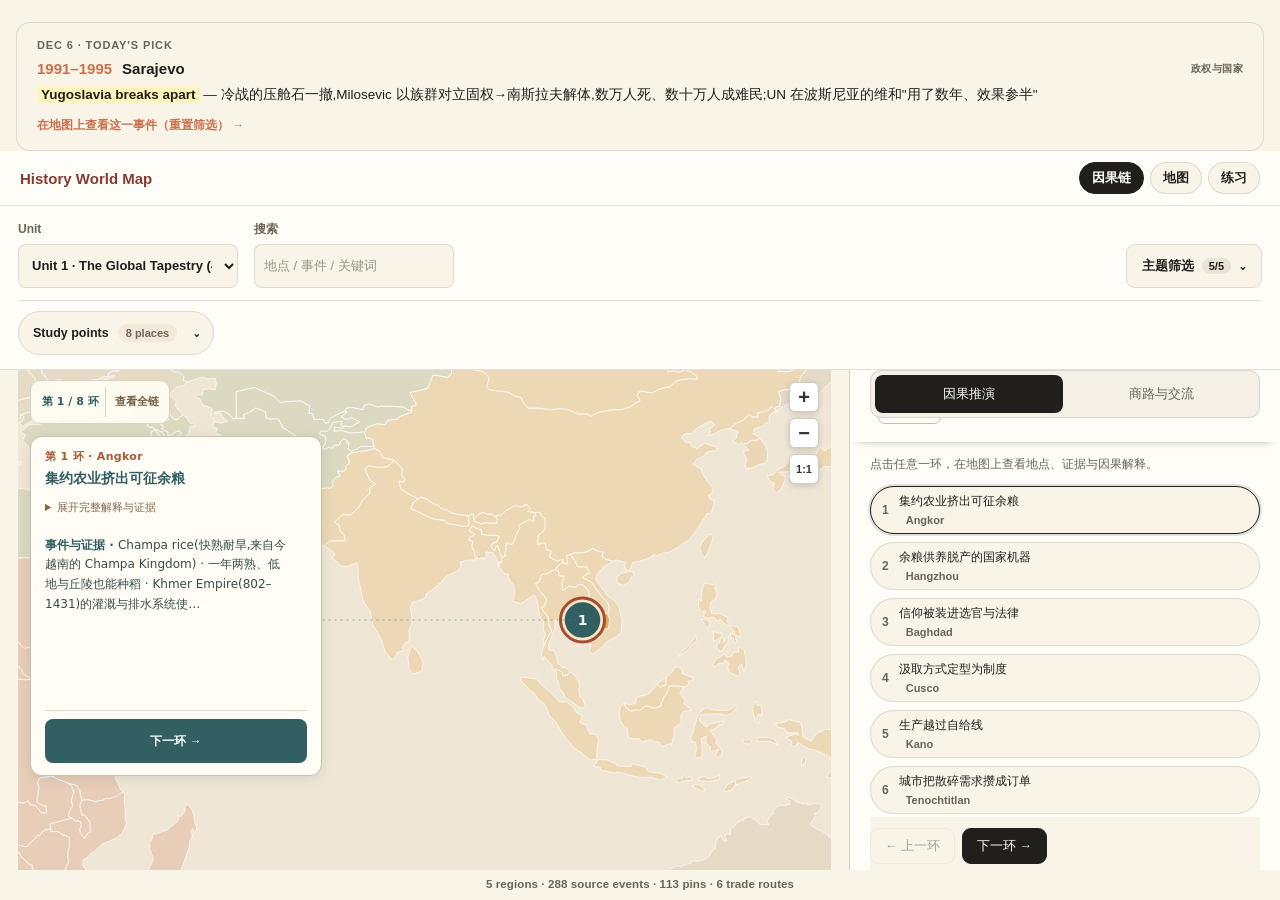
==== index.html @ 19b60504 "Build English APWH edition with approved typography and route spacing" ====
<!DOCTYPE html>
<html lang="zh-CN">
<head>
<meta charset="UTF-8">
<meta name="viewport" content="width=device-width, initial-scale=1">
<title>Magic History — AP 世界历史互动地图</title>
<meta name="description" content="历史不是要背的年表,是一张可以走进去的地图。AMSCO 教材页码可查、按 AP CED 五大主题分类的互动世界历史地图。">
<meta property="og:type" content="website">
<meta property="og:title" content="Magic History — AP 世界历史互动地图">
<meta property="og:description" content="悬浮、点开、跟着商队一路走——每一个地方都有它自己的故事。AMSCO 页码可查,按 AP CED 五大主题分类。">
<!-- 分享封面。相对路径在 Twitter/Facebook 能解析,但微信等抓取器只认绝对 URL ——
     域名确定后把 og:image / twitter:image 换成 https://<域名>/og-cover.png,并把 og:url 那行的注释打开。 -->
<meta property="og:image" content="og-cover.png">
<meta property="og:image:width" content="1200">
<meta property="og:image:height" content="630">
<meta property="og:image:alt" content="Magic History —— 世界地图底纹上的站名与标语">
<meta property="og:site_name" content="Magic History">
<meta property="og:locale" content="zh_CN">
<!-- <meta property="og:url" content="https://<域名>/"> -->
<meta name="twitter:card" content="summary_large_image">
<meta name="twitter:title" content="Magic History — AP 世界历史互动地图">
<meta name="twitter:description" content="悬浮、点开、跟着商队一路走——每一个地方都有它自己的故事。AMSCO 页码可查,按 AP CED 五大主题分类。">
<meta name="twitter:image" content="og-cover.png">
<link rel="icon" href="data:image/svg+xml,<svg xmlns='http://www.w3.org/2000/svg' viewBox='0 0 100 100'><rect width='100' height='100' rx='22' fill='%23c9714f'/><text x='50' y='50' font-family='Georgia,serif' font-size='62' fill='%23f9f4e8' text-anchor='middle' dominant-baseline='central'>M</text></svg>">
<style>
:root {
  --frame: #f2d3ce;
  --card: #f9f4e8;
  --ink: #211f1c;
  --ink-soft: #6b6456;
  --line: rgba(33,31,28,0.12);
  --sage: #8fa878;
  --gold: #d9a441;
  --blue: #6f9bc7;
  --pink: #e0949a;
  --terracotta: #c9714f;
  --sage-soft: #dbe4d2;
  --gold-soft: #f3e2bf;
  --blue-soft: #dbe7f0;
  --pink-soft: #f7e0e1;
}
* { box-sizing: border-box; }
html, body {
  margin: 0; height: 100%;
  background: var(--frame);
  color: var(--ink);
  font-family: "PingFang SC", "Hiragino Sans GB", -apple-system, "Helvetica Neue", sans-serif;
}
.serif { font-family: "Big Caslon", "Iowan Old Style", Georgia, "Palatino Linotype", "Songti SC", serif; }

.frame {
  min-height: 100%;
  display: flex; align-items: center; justify-content: center;
  padding: clamp(14px, 2vw, 24px);
}
.card {
  width: 100%; max-width: 1280px;
  background: var(--card);
  border-radius: 22px;
  box-shadow: 0 30px 70px rgba(33,31,28,0.18), 0 2px 0 rgba(255,255,255,0.4) inset;
  overflow: hidden;
  display: flex; flex-direction: column;
  position: relative;
}
/* Home 内容现在是真正的应用(地图+每日一史+功能区),让卡片按内容自然撑高、走整页滚动;
   Subjects/Teacher's pack/About us 内容轻,继续用封顶高度+内部滚动的"悬浮卡片"观感 */
.card.boxed { height: min(94vh, 900px); }

/* ---- nav ---- */
nav.topnav {
  flex: 0 0 auto;
  display: flex; align-items: center; justify-content: space-between;
  padding: 26px clamp(20px, 4vw, 52px) 0;
  z-index: 30;
}
.wordmark { font-size: 13px; font-weight: 800; letter-spacing: 0.14em; }
.wordmark .light { font-weight: 400; opacity: 0.65; }
.nav-right { display: flex; align-items: center; gap: clamp(14px, 2.6vw, 28px); }
.navlinks { display: flex; gap: clamp(18px, 3vw, 34px); list-style: none; margin: 0; padding: 0; }

/* ---- 语言切换(中文 / EN):中文为当前版本,英文版做好前点 EN 只提示 ---- */
.lang-switch { position: relative; display: flex; align-items: center; gap: 2px; }
.lang-switch .lang {
  font: inherit; font-size: 12.5px; font-weight: 700; color: var(--ink-soft);
  background: none; border: none; padding: 4px 8px; border-radius: 7px; cursor: pointer;
  transition: color .15s ease, background .15s ease;
}
.lang-switch .lang:hover { color: var(--ink); background: rgba(33,31,28,0.06); }
.lang-switch .lang.active { color: var(--ink); background: rgba(33,31,28,0.07); }
.lang-switch .lang:focus-visible { outline: 2px solid var(--terracotta); outline-offset: 2px; }
.lang-switch .lang-sep { font-size: 11px; color: rgba(33,31,28,0.25); }
.lang-hint {
  position: absolute; top: calc(100% + 8px); right: 0; white-space: nowrap;
  background: var(--ink); color: #fff; font-size: 11.5px; font-weight: 700;
  padding: 6px 11px; border-radius: 8px; z-index: 40;
  opacity: 0; transform: translateY(-3px); pointer-events: none;
  transition: opacity .2s ease, transform .2s ease;
}
.lang-hint.show { opacity: 1; transform: translateY(0); }
.navlinks li { font-size: 13px; font-weight: 600; color: var(--ink-soft); cursor: pointer; position: relative; padding-bottom: 4px; transition: color .15s ease; }
.navlinks li:hover { color: var(--ink); }
.navlinks li.active { color: var(--ink); }
.navlinks li.active::after {
  content: ""; position: absolute; left: 0; right: 0; bottom: -2px; height: 2px; background: var(--ink); border-radius: 2px;
}

/* ---- 尊重系统的"减少动态效果"设置:悬停位移、卡片浮起、平滑滚动一律收掉 ---- */
@media (prefers-reduced-motion: reduce) {
  *, *::before, *::after {
    animation-duration: .001ms !important; animation-iteration-count: 1 !important;
    transition-duration: .001ms !important; scroll-behavior: auto !important;
  }
  .today-pick:hover, .hero-cta:hover, .event-card.is-result:hover { transform: none; }
}

/* ---- view switching ---- */
.card > main { display: flex; flex-direction: column; flex: 1 1 auto; min-height: 0; }
.view { display: none; flex: 1 1 auto; min-height: 0; position: relative; }
.view.active { display: flex; flex-direction: column; }

/* ---- 每个非首页视图顶部的"回首页"链接,深入地图/事件卡片后不用滚回顶部找导航 ---- */
.back-link {
  position: absolute; top: 64px; left: clamp(16px, 3vw, 40px); z-index: 25;
  display: inline-flex; align-items: center; gap: 6px;
  font-size: 12.5px; font-weight: 700; color: #fff;
  background: var(--ink); padding: 7px 14px 7px 11px; border-radius: 999px;
  box-shadow: var(--shadow-sm, 0 1px 2px rgba(0,0,0,0.08));
  cursor: pointer; transition: opacity .15s ease, transform .15s ease;
}
.back-link:hover { opacity: 0.85; transform: translateX(-2px); }

/* ---- keyboard focus (a11y): 键盘 Tab 到可点元素时给出清晰焦点环 ---- */
.navlinks li:focus-visible, .subject-item:focus-visible, .today-pick:focus-visible,
.feature-clickable:focus-visible, .back-link:focus-visible, .hero-cta:focus-visible {
  outline: 2px solid var(--terracotta); outline-offset: 3px; border-radius: 6px;
}

/* ---- hero (home) ---- */
#view-home { align-items: stretch; justify-content: flex-start; }
.hero-copy { text-align: center; padding: 8px 24px 4px; }
.hero-copy h1 { font-size: clamp(28px, 4.6vw, 48px); font-weight: 500; margin: 6px 0 10px; letter-spacing: 0.02em; text-transform: lowercase; }
.hero-copy p { font-size: 14px; color: var(--ink-soft); max-width: 480px; margin: 0 auto; line-height: 1.75; }
.hero-cta {
  display: inline-flex; align-items: center; gap: 8px; margin-top: 20px;
  background: var(--ink); color: #fff; border: none; border-radius: 999px;
  padding: 11px 24px; font-size: 13px; font-weight: 700; cursor: pointer;
  transition: transform .15s ease, box-shadow .15s ease;
}
.hero-cta:hover { transform: translateY(-1px); box-shadow: 0 10px 20px rgba(33,31,28,0.22); }

.today-pick {
  width: 100%; max-width: 640px; margin: 22px auto 0; padding: 16px 20px;
  background: var(--card); border: 1px solid var(--line); border-radius: 14px;
  cursor: pointer; transition: box-shadow .15s ease, transform .15s ease; text-align: left;
}
.today-pick:hover { box-shadow: 0 10px 24px rgba(33,31,28,0.10); transform: translateY(-1px); }
.today-pick .tp-eyebrow { font-size: 11px; font-weight: 700; letter-spacing: 0.08em; text-transform: uppercase; color: var(--ink-soft); margin-bottom: 9px; }
.today-pick .tp-top { display: flex; align-items: center; gap: 10px; margin-bottom: 7px; flex-wrap: wrap; }
.today-pick .tp-yr { font-weight: 800; font-size: 15px; color: var(--terracotta); font-variant-numeric: tabular-nums; }
.today-pick .tp-city { font-weight: 700; font-size: 15px; }
.today-pick .tp-cat { margin-left: auto; font-size: 10px; font-weight: 700; color: var(--ink-soft); text-transform: uppercase; letter-spacing: 0.04em; }
.today-pick .tp-trig { font-size: 13.5px; line-height: 1.65; color: var(--ink); }
.today-pick .tp-trig .hl { background: #fff3bf; padding: 1px 4px; border-radius: 3px; font-weight: 700; }
.today-pick .tp-cta { margin-top: 11px; font-size: 12px; font-weight: 700; color: var(--terracotta); }

/* ---- 地图卡:表头 + 左右分栏(左地图 | 右事件),两边并排、都在视野里 ---- */
.map-card {
  width: 100%; max-width: 1000px; margin: 12px auto 0; border-radius: 18px; overflow: hidden;
  border: 1px solid var(--line); background: var(--card);
  box-shadow: var(--shadow-md, 0 6px 20px rgba(28,33,40,0.10));
}
.map-card[data-subject="world"],
.map-card[data-subject="art"] { width: calc(100% - 32px); max-width: none; }
.map-card-head { display: flex; align-items: center; gap: 12px; margin: 0; padding: 11px 20px; font-size: 15px; font-weight: 800; color: #8b3a2f; border-bottom: 1px solid var(--line); background: #fffdf8; }
/* 标题行的常驻入口:三组功能原本只在事件面板空态里露出,学生点开某一站后就再也找不到 */
.map-card-head .hdr-menu { display: flex; gap: 6px; margin-left: auto; }
.map-card-head .hdr-menu[hidden] { display: none; }
.map-card-head .hdr-btn { min-height: 32px; padding: 0 12px; border: 1px solid var(--line); border-radius: 999px; background: var(--card); font: inherit; font-size: 12px; font-weight: 700; color: var(--ink); cursor: pointer; }
.map-card-head .hdr-btn:hover { border-color: var(--ink-soft); }
.map-card-head .hdr-btn:focus-visible { outline: 2px solid #28708a; outline-offset: 2px; }
.map-card-head .hdr-btn[aria-pressed="true"] { background: var(--ink); border-color: var(--ink); color: #fff; }
/* ---- 满宽地图工具栏(时期 + 主题 + 搜索),横跨地图与事件面板之上。
       版式与艺术史地图那条筛选栏一致:标签在上、控件在下,44px 触摸高度 ---- */
.map-toolbar-host { position: relative; display: flex; flex-wrap: wrap; align-items: end; gap: 12px 18px; padding: 14px 18px; background: #fffdf8; border-bottom: 1px solid var(--line); }
.map-card[data-subject="world"] .map-toolbar-host {
  display: grid; grid-template-columns: minmax(168px, 220px) minmax(240px, 1fr) auto;
  align-items: end; gap: 12px 16px;
}
.map-toolbar-host[hidden] { display: none; }
.study-directory { grid-column:1/-1; min-width:0; border-top:1px solid var(--line); padding-top:10px; }
.study-directory summary { display:flex; align-items:center; gap:9px; min-height:44px; width:fit-content; padding:0 14px; border:1px solid var(--line); border-radius:999px; font-size:12.5px; font-weight:700; background:var(--card); cursor:pointer; list-style:none; }
.study-directory summary::-webkit-details-marker { display:none; }
.study-directory summary::after { content:'⌄'; margin-left:7px; }
.study-directory[open] summary::after { content:'⌃'; }
.study-directory summary:focus-visible, .study-place:focus-visible { outline:2px solid #28708a; outline-offset:3px; }
.study-directory-count { border-radius:999px; background:#f2e9d8; padding:3px 8px; font-size:11px; color:var(--ink-soft); }
.study-directory-heading { display:flex; flex-wrap:wrap; justify-content:space-between; gap:5px 12px; margin:13px 0 9px; font-size:12px; color:var(--ink-soft); font-weight:600; }
.study-directory-content { max-height:260px; overflow-y:auto; padding:3px; }
.study-directory-unit + .study-directory-unit { margin-top:16px; }
.study-directory-unit h3 { margin:0 0 9px; font-size:12px; font-weight:700; color:var(--ink-soft); }
.study-place-list { display:grid; grid-template-columns:repeat(4,minmax(0,1fr)); gap:8px; }
.study-place { display:flex; align-items:center; gap:10px; text-align:left; width:100%; min-height:60px; padding:10px 12px; border:1px solid var(--line); border-radius:11px; color:var(--ink); background:var(--card); font:inherit; cursor:pointer; }
.study-place:hover { border-color:var(--ink-soft); background:#faf5ea; }
.study-place[aria-pressed="true"] { border-color:#597f8b; background:#edf4f4; }
.study-pin-number { display:grid; place-items:center; flex:0 0 27px; height:27px; border-radius:50%; background:#426b93; color:white; font-size:11px; font-weight:700; }
.study-place-copy { min-width:0; display:grid; gap:4px; }
.study-place-name { font-size:13px; font-weight:700; line-height:1.35; overflow-wrap:anywhere; }
.study-place-meta { font-size:11.5px; font-weight:500; color:var(--ink-soft); }
.study-directory-status { margin:9px 0 0; font-size:12px; color:#8b3a2f; }
.study-directory-status:empty { display:none; }
@media (max-width:900px) { .study-place-list { grid-template-columns:repeat(2,minmax(0,1fr)); } }
@media (max-width:450px) { .study-place-list { grid-template-columns:1fr; } }
.mth-field { display: grid; gap: 5px; color: var(--ink-soft); font-size: 12px; font-weight: 600; }
.mth-field-label { display: flex; align-items: center; justify-content: space-between; gap: 10px; }
/* 时期/搜索是定宽控件;主题吃掉整行剩余空间,药丸在自己这一格里换行 */
.mth-field-search { flex: 0 1 auto; }
.mth-field-cats { flex: 1 1 320px; min-width: 0; }
.map-toolbar-host select, .map-toolbar-host input[type="search"] {
  font: inherit; min-height: 44px; max-width: 100%;
  border: 1px solid var(--line); border-radius: 8px; padding: 5px 9px;
  color: var(--ink); background: var(--card); font-size: 13px; font-weight: 600;
}
.map-toolbar-host select { min-width: 168px; }
/* 主题是多选药丸(时期是单选下拉),药丸行与下拉底部对齐 */
.mth-cats { display: flex; flex-wrap: wrap; gap: 7px; min-height: 44px; align-items: center; }
.mth-cat { display: inline-flex; align-items: center; gap: 5px; height: 34px; padding: 0 13px; border: 1px solid var(--line); border-radius: 999px; background: var(--card); font-size: 12.5px; font-weight: 700; color: var(--ink); cursor: pointer; user-select: none; transition: opacity .15s ease, border-color .15s ease; }
.mth-cat:hover { border-color: var(--ink-soft); }
.mth-cat:focus-visible { outline: 2px solid #28708a; outline-offset: 2px; }
.mth-cat .dot { width: 8px; height: 8px; border-radius: 50%; flex-shrink: 0; }
.mth-cat[aria-pressed="false"] { opacity: 0.4; }
.mth-theme-toggle {
  display: inline-flex; align-items: center; justify-content: center; gap: 8px;
  min-height: 44px; padding: 0 15px; border: 1px solid var(--line); border-radius: 9px;
  background: var(--card); color: var(--ink); font: inherit; font-size: 13px; font-weight: 800;
  cursor: pointer; white-space: nowrap;
}
.mth-theme-toggle:hover { border-color: var(--ink-soft); }
.mth-theme-toggle:focus-visible { outline: 2px solid #28708a; outline-offset: 2px; }
.mth-theme-toggle[aria-expanded="true"] { border-color: var(--terracotta); background: #fff; }
.mth-theme-active { min-width: 24px; padding: 2px 7px; border-radius: 999px; background: rgba(33,31,28,.08); font-size: 11px; }
.mth-theme-chevron { transition: transform .15s ease; }
.mth-theme-toggle[aria-expanded="true"] .mth-theme-chevron { transform: rotate(180deg); }
.mth-theme-panel {
  position: absolute; top: calc(100% - 6px); right: 18px; z-index: 20;
  width: min(560px, calc(100% - 36px)); padding: 12px;
  border: 1px solid var(--line); border-radius: 12px; background: #fffdf8;
  box-shadow: 0 12px 28px rgba(33,31,28,.16);
}
.mth-theme-panel[hidden] { display: none; }
.mth-search { position: relative; display: flex; align-items: center; }
.mth-search input { width: 200px; max-width: 46vw; padding-right: 34px; }
.mth-search input::placeholder { color: #9b9382; font-weight: 500; }
.map-toolbar-host select:focus-visible, .mth-search input:focus-visible { outline: 2px solid #28708a; outline-offset: 1px; }
/* 清除键做成 28px 的可视圆点 + 44px 的透明热区,跟地图标点的触摸标准对齐 */
.mth-clear { position: absolute; right: 6px; width: 28px; height: 28px; border: none; border-radius: 50%; background: rgba(33,31,28,0.09); color: #555; font-size: 15px; line-height: 1; cursor: pointer; display: flex; align-items: center; justify-content: center; }
.mth-clear::before { content: ""; position: absolute; top: 50%; left: 50%; width: 44px; height: 44px; transform: translate(-50%, -50%); }
.mth-clear[hidden] { display: none; }   /* display:flex 会盖掉 [hidden] 的 UA 样式,得显式关掉 */
.mth-count { font-size: 11.5px; font-weight: 700; color: var(--ink-soft); white-space: nowrap; }
@media (max-width: 720px) {
  .map-toolbar-host { padding: 12px 14px; gap: 10px 14px; }
  .map-card[data-subject="world"] .map-toolbar-host { grid-template-columns: minmax(0, 1fr); }
  .mth-field { gap: 4px; }
  .mth-cats { gap: 6px; }
  .mth-search input, .map-toolbar-host select, .mth-theme-toggle { width: 100%; max-width: none; }
  .mth-theme-panel { right: 14px; width: calc(100% - 28px); }
}
.mth-count:empty { display: none; }
.map-events-split { display: flex; align-items: stretch; height: min(540px, 62vh); }
.map-card[data-subject="world"] .map-events-split {
  display: grid;
  grid-template-columns: minmax(0, 1fr) clamp(380px, 34%, 430px);
}
.home-map-wrap { position: relative; flex: 0 0 66.67%; height: 100%; overflow: hidden; border-right: 1px solid var(--line); background: #efe7d6; }
.map-card[data-subject="world"] .home-map-wrap { min-width: 0; }
.subject-map-frame { display: none; width: 100%; height: 100%; border: 0; }
.subject-map-frame.active { display: block; }
.map-card[data-subject="art"] .map-events-split { height: min(760px, 78vh); }
.map-card[data-subject="art"] .home-map-wrap,
.map-card[data-subject="euro"] .home-map-wrap,
.map-card[data-subject="us"] .home-map-wrap,
.map-card[data-subject="geo"] .home-map-wrap { flex-basis: 100%; height: 100%; border-right: 0; border-bottom: 0; }
.map-card[data-subject="art"] .home-events { display: none; }
.home-map-caption { text-align: center; font-size: 11.5px; font-weight: 700; color: var(--ink-soft); letter-spacing: 0.01em; margin: 10px 0 0; }

/* ---- subject switcher (地图上方的科目切换药丸) ---- */
.subject-switcher {
  display: flex; gap: 8px; flex-wrap: wrap; justify-content: center;
  width: 100%; max-width: 1000px; margin: 22px auto 0; padding: 0 clamp(20px, 4vw, 52px);
}
.subj-pill {
  scroll-margin-top:8px;
  display: inline-flex; align-items: center; gap: 7px; font-size: 13px; font-weight: 700;
  color: var(--ink-soft); background: var(--card); border: 1px solid var(--line);
  border-radius: 999px; padding: 7px 15px; cursor: pointer;
  transition: transform .12s ease, border-color .15s ease, background .15s ease, color .15s ease;
}
.subj-pill:hover { transform: translateY(-1px); border-color: var(--ink-soft); }
.subj-pill .dot { width: 9px; height: 9px; border-radius: 50%; background: var(--pdot); flex-shrink: 0; }
.subj-pill.active { color: #fff; border-color: transparent; background: var(--pdot); }
.subj-pill.active .dot { background: #fff; }
.subj-pill .soon { font-size: 9.5px; font-weight: 700; letter-spacing: .03em; text-transform: uppercase; opacity: .7; }
.subj-pill:focus-visible { outline: 2px solid var(--terracotta); outline-offset: 3px; }

/* ---- 地图区覆盖层:切换加载骨架屏 & 未上线科目的"即将上线"占位 ---- */
.map-overlay { position: absolute; inset: 0; display: none; align-items: center; justify-content: center; z-index: 5; }
.map-overlay.show { display: flex; }
.map-coming-soon { flex-direction: column; gap: 12px; text-align: center; padding: 24px; background: var(--soon-soft, var(--sage-soft)); }
.map-coming-soon .cs-badge { width: 54px; height: 54px; border-radius: 50%; background: #fff; display: flex; align-items: center; justify-content: center; font-size: 24px; color: var(--soon-ink, var(--ink)); }
.map-coming-soon h3 { margin: 0; font-size: 21px; font-weight: 600; color: var(--soon-ink, var(--ink)); }
.map-coming-soon p { margin: 0; font-size: 13px; color: var(--ink-soft); max-width: 320px; line-height: 1.65; }
.map-skeleton { flex-direction: column; gap: 12px; background: var(--card); }
.map-skeleton .sk-label { font-size: 12.5px; font-weight: 700; color: var(--ink-soft); }
.map-skeleton .sk-bar { width: 220px; height: 12px; border-radius: 6px; background: linear-gradient(90deg, #ece3d2 25%, #f6efe0 50%, #ece3d2 75%); background-size: 200% 100%; animation: sk-shimmer 1.1s linear infinite; }
.map-skeleton .sk-bar.s2 { width: 150px; }
.map-retry { display:none; min-height:40px; padding:8px 16px; border:1px solid var(--line); border-radius:999px; color:var(--ink); background:var(--card); font:inherit; font-size:12px; font-weight:700; cursor:pointer; }
.map-retry.show { display:block; }
@keyframes sk-shimmer { 0% { background-position: 200% 0; } 100% { background-position: -200% 0; } }

/* ---- 右侧事件面板:与地图等高、内部滚动;点标点后该站事件在这里完整显示(单列) ---- */
/* overscroll-behavior: contain —— 面板滚到头之后不要把滚动交给外层页面,
   否则学生在右栏读链条,读到底整个首页跟着往下窜。 */
.home-events { flex: 1 1 0; min-width: 0; height: 100%; overflow-y: auto; overscroll-behavior: contain; background: var(--card); }
.home-events .he-empty { padding: 52px 22px; text-align: center; color: var(--ink-soft); font-size: 13px; line-height: 1.75; }
.home-events .event-head { display: flex; align-items: center; flex-wrap: wrap; gap: 4px 10px; margin: 0; padding: 16px 20px 13px; border-bottom: 1px solid var(--line); background: var(--card); position: sticky; top: 0; z-index: 1; }
.home-events .event-head .badge { width: 32px; height: 32px; border-radius: 8px; color: #fff; display: flex; align-items: center; justify-content: center; font-weight: 800; font-size: 14px; flex-shrink: 0; font-variant-numeric: tabular-nums; }
.home-events .event-head .city-name { font-size: 19px; font-weight: 800; letter-spacing: -0.01em; }
.home-events .event-head .city-count { font-size: 12px; color: var(--ink-soft); font-weight: 600; white-space: nowrap; }
/* 面板较窄,事件卡一律单列纵向堆叠,不用多栏/并排 */
.home-events .event-list { columns: initial !important; display: block; padding: 14px 18px 22px; }
.home-events .event-list .event-card { max-width: none; margin: 0 0 12px; flex: none; }
.home-events .event-card { break-inside: avoid; border: 1px solid var(--line); border-left: 4px solid var(--ink-soft); border-radius: 10px; padding: 13px 16px; background: #fff; box-shadow: 0 1px 2px rgba(33,31,28,0.06); }
.home-events .event-card .ec-top { display: flex; align-items: center; gap: 9px; margin-bottom: 7px; }
.home-events .event-card .ec-yr { font-weight: 800; font-size: 13.5px; color: var(--terracotta); font-variant-numeric: tabular-nums; letter-spacing: -0.01em; }
.home-events .event-card .ec-cat { font-size: 10px; font-weight: 700; color: var(--ink-soft); text-transform: uppercase; letter-spacing: .05em; margin-left: auto; white-space: nowrap; }
.home-events .event-card .ec-trig { font-size: 13.5px; font-weight: 600; line-height: 1.55; color: var(--ink); }
.home-events .event-card .ec-trig .hl { background: #fff3bf; padding: 1px 4px; border-radius: 3px; font-weight: 700; }
/* 搜索结果条(从地图镜像过来的),点一条跳到地图上那一站 */
.home-events .event-card.is-result { cursor: pointer; transition: border-color .15s ease, box-shadow .15s ease, transform .15s ease; }
.home-events .event-card.is-result:hover { border-color: var(--ink-soft); box-shadow: 0 3px 10px rgba(28,33,40,0.10); transform: translateY(-1px); }
.home-events .event-card.is-result:focus-visible { outline: 2px solid #28708a; outline-offset: 2px; }
.home-events .ec-where { display: flex; align-items: center; gap: 7px; margin-top: 9px; padding-top: 8px; border-top: 1px dashed var(--line); font-size: 11.5px; font-weight: 700; color: var(--ink-soft); }
.home-events .ec-where .ew-pin { display: inline-flex; align-items: center; justify-content: center; min-width: 19px; height: 19px; padding: 0 5px; border-radius: 5px; background: rgba(139,26,26,0.10); color: #8b1a1a; font-size: 11px; font-variant-numeric: tabular-nums; }
.home-events .ec-where .ew-go { margin-left: auto; color: var(--terracotta); white-space: nowrap; }
.home-events .event-head .badge-search { background: #3f4a56 !important; font-size: 15px; }
/* ---- 随堂练习面板(从地图镜像过来) ---- */
.home-events .quiz-panel { padding: 16px 20px 14px; border-bottom: 1px solid var(--line); background: #fffdf8; }
.home-events .qz-head { display: flex; align-items: baseline; gap: 12px; }
.home-events .qz-title { font-size: 16px; font-weight: 800; color: var(--ink); }
.home-events .qz-score { margin-left: auto; font-size: 12px; font-weight: 700; color: var(--ink-soft); white-space: nowrap; }
.home-events .qz-ask { margin: 10px 0 0; font-size: 13.5px; font-weight: 700; color: var(--ink); }
.home-events .qz-ask span { margin-left: 8px; font-size: 12px; font-weight: 600; color: var(--ink-soft); }
.home-events .qz-opts { display: flex; flex-wrap: wrap; gap: 7px; margin: 12px 0 0; }
.home-events .qz-opt { min-height: 40px; padding: 0 15px; border: 1px solid var(--line); border-radius: 9px; background: var(--card); font: inherit; font-size: 13px; font-weight: 700; color: var(--ink); cursor: pointer; transition: border-color .15s ease, background .15s ease; }
.home-events .qz-opt:hover { border-color: var(--ink-soft); background: #fff; }
.home-events .qz-opt:focus-visible { outline: 2px solid #28708a; outline-offset: 2px; }
.home-events .qz-opt .qz-dot { display: inline-block; width: 8px; height: 8px; border-radius: 50%; margin-right: 6px; vertical-align: middle; }
.home-events .qz-opts-stack { flex-direction: column; align-items: stretch; }
.home-events .qz-opt-long { min-height: 0; padding: 11px 14px; text-align: left; font-weight: 600; line-height: 1.6; white-space: normal; }
.home-events .qz-stats { margin: 12px 0 0; font-size: 11.5px; font-weight: 600; color: var(--ink-soft); }
.home-events .qz-link { border: none; background: none; padding: 0; font: inherit; font-size: 11.5px; font-weight: 700; color: var(--terracotta); text-decoration: underline; cursor: pointer; }
.home-events .qz-link:focus-visible { outline: 2px solid #28708a; outline-offset: 2px; }
.home-events .qz-result { display: flex; align-items: baseline; gap: 14px; margin: 14px 0 0; flex-wrap: wrap; }
.home-events .qz-big { font-size: 34px; font-weight: 800; letter-spacing: -0.02em; color: var(--ink); font-variant-numeric: tabular-nums; }
.home-events .qz-big span { font-size: 18px; font-weight: 700; color: var(--ink-soft); }
.home-events .qz-verdict-text { font-size: 13px; font-weight: 700; color: var(--ink-soft); }
.home-events .qz-note { margin-left: auto; padding: 2px 8px; border-radius: 999px; background: rgba(33,31,28,0.08); font-size: 11px; font-weight: 700; color: var(--ink-soft); white-space: nowrap; }
.home-events .qz-card { margin: 11px 0 0; padding: 13px 16px; border: 1px solid var(--line); border-left: 4px solid var(--ink-soft); border-radius: 10px; background: #fff; }
.home-events .qz-meta { display: flex; align-items: center; gap: 9px; margin-bottom: 7px; }
.home-events .qz-yr { font-weight: 800; font-size: 13.5px; color: var(--terracotta); font-variant-numeric: tabular-nums; }
.home-events .qz-cat { font-size: 10px; font-weight: 700; color: var(--ink-soft); text-transform: uppercase; letter-spacing: .05em; margin-left: auto; white-space: nowrap; }
.home-events .qz-trig { font-size: 13.5px; font-weight: 600; line-height: 1.6; color: var(--ink); }
.home-events .qz-trig .hl { background: #fff3bf; padding: 1px 4px; border-radius: 3px; font-weight: 700; }
.home-events .qz-verdict { display: flex; flex-wrap: wrap; align-items: center; gap: 10px; margin: 12px 0 0; padding: 10px 13px; border-radius: 9px; font-size: 13px; font-weight: 700; }
.home-events .qz-verdict.ok { background: rgba(143,168,120,0.18); color: #3f5230; }
.home-events .qz-verdict.near { background: rgba(217,164,65,0.20); color: #7a5a12; }
.home-events .qz-verdict.bad { background: rgba(139,26,26,0.12); color: #8b1a1a; }
.home-events .qz-ctrl { display: flex; flex-wrap: wrap; align-items: center; gap: 8px; margin: 13px 0 0; }
.home-events .qz-hint { font-size: 12px; font-weight: 700; color: var(--ink-soft); }
.home-events .qz-stem { margin: 10px 0 0; font-size: 13px; line-height: 1.7; color: var(--ink-soft); }
.home-events .qz-reveal-title { padding: 14px 20px 0; font-size: 12px; font-weight: 800; color: var(--ink-soft); }
.home-events .quiz-chip .rc-dot { box-shadow: 0 0 0 3px rgba(139,26,26,0.12); }

/* ---- 商路行程面板(从地图镜像过来) ---- */
.home-events .route-panel { padding: 16px 20px 14px; border-bottom: 1px solid var(--line); background: #fffdf8; }
/* 标题与切换器是导航,必须常驻:面板会自动滚到当前环,不吸顶的话学生一落地就看不到
   自己在哪条链、能往哪切(实测落地 scrollTop 632,标题和切换器都在视口外)。 */
/* 吸顶块要满宽出血:负外边距抵掉 .route-panel 的 16px/20px 内边距,再用等量内边距把文字放回原位。
   否则背景两侧各短 20px,内容会从缝里滚过去;上内边距只有 2px 时标题几乎贴着边框。
   背景用 inherit 跟 .route-panel 取同一个值 —— 写 var(--card) 会差出一档(#f9f4e8 vs #fffdf8),
   看起来就像面板上贴了一块独立色块。 */
.home-events .rt-top { position: sticky; top: 0; z-index: 3; background: inherit;
  margin: -16px -20px 0; padding: 16px 20px 13px;
  box-shadow: 0 7px 9px -9px rgba(43,33,24,.45); }
.home-events .chain-panel-toggle { position: sticky; top: 0; z-index: 4; display: flex; flex-wrap: wrap; gap: 6px; margin: -16px -20px 12px; padding: 16px 20px 10px; background: #fffdf8; }
.home-events .chain-panel-toggle button { flex: 1 1 112px; min-width: 0; min-height: 36px; padding: 6px 12px; border: 1px solid var(--line); border-radius: 999px; background: var(--card); color: var(--ink-soft); font: inherit; font-size: 12px; font-weight: 800; cursor: pointer; }
.home-events .chain-panel-toggle button:hover { border-color: var(--ink-soft); }
.home-events .chain-panel-toggle button[aria-pressed="true"] { border-color: var(--ink); background: var(--ink); color: #fff; }
.home-events .chain-panel-toggle button:focus-visible { outline: 2px solid #28708a; outline-offset: 2px; }
.home-events .chain-route-panel .rt-top { top: 62px; margin-top: 0; }
.home-events .course-mainline { padding: 16px 20px 20px; border-bottom: 1px solid var(--line); background: #fffdf8; }
.home-events .course-mainline-head { margin: 0 0 13px; }
.home-events .course-mainline-title { font-size: 17px; font-weight: 800; }
.home-events .course-mainline-subtitle { margin: 5px 0 0; color: var(--ink-soft); font-size: 12px; line-height: 1.55; }
.home-events .course-mainline-sequence { display: flex; flex-direction: column; align-items: stretch; min-width: 0; }
.home-events .mainline-segment { position: relative; display: grid; grid-template-columns: auto minmax(0, 1fr) auto; align-items: center; gap: 9px; width: 100%; min-width: 0; padding: 12px 13px; border: 1px solid var(--line); border-radius: 11px; background: var(--card); color: var(--ink); font: inherit; text-align: left; }
.home-events button.mainline-segment { cursor: pointer; }
.home-events button.mainline-segment:hover { border-color: var(--ink-soft); background: #fffaf0; }
.home-events button.mainline-segment:focus-visible { outline: 2px solid #28708a; outline-offset: 2px; }
.home-events .mainline-segment.active { border-color: #76539a; box-shadow: 0 0 0 1px rgba(118,83,154,.22); }
.home-events .mainline-node { width: 11px; height: 11px; border-radius: 50%; background: #76539a; box-shadow: 0 0 0 4px rgba(118,83,154,.12); }
.home-events .mainline-copy { min-width: 0; }
.home-events .mainline-name { display: block; overflow-wrap: anywhere; font-size: 12.5px; font-weight: 800; line-height: 1.5; }
.home-events .mainline-units { display: block; margin-top: 3px; color: var(--ink-soft); font-size: 11px; font-weight: 700; }
.home-events .mainline-rings { color: var(--ink-soft); font-size: 11px; font-weight: 800; white-space: nowrap; }
.home-events .mainline-bridge { position: relative; margin: 0 0 0 18px; padding: 10px 9px 10px 20px; border-left: 2px solid #287f83; color: var(--ink-soft); font-size: 11.5px; line-height: 1.55; overflow-wrap: anywhere; }
.home-events .mainline-bridge::before { content: "↓"; position: absolute; left: -8px; top: 50%; transform: translateY(-50%); padding: 1px 2px; background: #fffdf8; color: #287f83; font-weight: 900; }
.home-events .mainline-segment-pending { border-style: dashed; background: var(--paper); color: var(--ink-soft); }
.home-events .mainline-segment-pending .mainline-node { background: var(--ink-faint); box-shadow: none; }
.home-events .rt-head { display: flex; align-items: baseline; gap: 12px; flex-wrap: wrap; }
.home-events .rt-name { font-size: 16px; font-weight: 800; letter-spacing: -0.01em; color: var(--ink); }
.home-events .rt-progress { margin-left: auto; font-size: 12px; font-weight: 700; color: var(--ink-soft); white-space: nowrap; }
.home-events .rt-blurb { margin: 9px 0 0; font-size: 13px; line-height: 1.7; color: var(--ink); }
.home-events .rt-exam { margin: 7px 0 0; font-size: 12.5px; line-height: 1.65; color: var(--ink-soft); }
.home-events .rt-exam span { display: inline-block; margin-right: 6px; padding: 1px 7px; border-radius: 5px; background: rgba(43,33,24,0.09); color: var(--ink); font-size: 11px; font-weight: 800; }
.home-events .rt-seam { margin: 12px 0 0; padding: 11px 13px; border-left: 3px solid #287f83; border-radius: 0 8px 8px 0; background: rgba(40,127,131,0.08); color: var(--ink); }
.home-events .rt-seam + .rt-stops { margin-top: 10px; }
.home-events .rt-stops + .rt-seam { margin-top: 12px; }
.home-events .rt-seam-label { color: #176369; font-size: 11px; font-weight: 800; letter-spacing: .055em; text-transform: uppercase; }
.home-events .rt-seam-copy { margin: 5px 0 0; font-size: 12px; line-height: 1.65; color: var(--ink-soft); overflow-wrap: anywhere; }
.home-events .rt-seam-action { display: inline-flex; align-items: center; min-height: 34px; margin: 8px 0 0; padding: 0 11px; border: 1px solid rgba(40,127,131,0.45); border-radius: 8px; background: rgba(255,255,255,0.62); color: #176369; font: inherit; font-size: 12px; font-weight: 800; line-height: 1.35; text-align: left; white-space: normal; cursor: pointer; }
.home-events .rt-seam-action:hover { border-color: #287f83; background: rgba(255,255,255,0.88); }
.home-events .rt-seam-action:focus-visible { outline: 2px solid #287f83; outline-offset: 2px; }
.home-events .rt-seam-pending { display: inline-block; margin: 7px 0 0; color: #176369; font-size: 11.5px; font-weight: 700; }
@media (max-width: 720px) {
  .home-events .rt-seam { padding: 10px 11px; }
  .home-events .rt-seam-action { width: 100%; justify-content: center; }
}
.home-events .rt-stops { display: flex; flex-wrap: wrap; gap: 6px; margin: 12px 0 0; }
.home-events .rt-stop { display: inline-flex; align-items: center; gap: 6px; min-height: 34px; padding: 0 11px; border: 1px solid var(--line); border-radius: 999px; background: var(--card); font: inherit; font-size: 12px; font-weight: 700; color: var(--ink); cursor: pointer; }
.home-events .rt-stop .rt-dot { width: 7px; height: 7px; border-radius: 50%; background: #b7ae9c; }
.home-events .rt-stop .rt-num { font-variant-numeric: tabular-nums; color: var(--ink-soft); }
.home-events .rt-stop.done { opacity: .62; }
.home-events .rt-stop.done .rt-dot { background: var(--ink-soft); }
/* 因果链一律不用主题色:GOV/ECN/CDI/SIO/TEC 已占掉红绿紫橙深蓝,链条再用就分不清
   紫圆点到底是「文化与宗教」还是「因果链」。状态改用填充与环线表达。 */
.home-events .rt-stop.now { border-color: var(--ink); box-shadow: 0 0 0 2px rgba(43,33,24,0.13); }
.home-events .rt-stop.now .rt-dot { background: var(--ink); }
/* 因果链:竖排 + 箭头机制 */
/* sticky 控制条会盖住最后一环,给链条留出它的高度(8 环时正好压住交棒下一单元那环) */
.home-events .rt-stops-chain { flex-direction: column; align-items: stretch; gap: 0; padding-bottom: 52px; }
.home-events .rt-stops-chain .rt-stop { justify-content: flex-start; text-align: left; }
/* 链内切换器:主干链与补充链各占一行,标签列等宽,两个控件左右边缘对齐 —— 之前四块东西
   各自为政地堆着,窄栏里显得很挤。层级靠"一个是常驻按钮、一个是多选下拉"来分。 */
.home-events .rt-switch { display: flex; flex-direction: column; gap: 6px; margin: 9px 0 0; }
.home-events .rt-pick { display: flex; align-items: center; gap: 9px; }
.home-events .rt-pick-lb { flex: 0 0 42px; font-size: 11.5px; font-weight: 700; color: var(--ink-soft); }
.home-events .rt-spine { flex: 1 1 auto; min-width: 0; display: flex; align-items: center; gap: 8px; min-height: 34px;
  padding: 0 11px; border: 1px solid var(--line); border-radius: 8px; background: var(--card);
  font: inherit; font-size: 12.5px; font-weight: 700; color: var(--ink); cursor: pointer; text-align: left; }
.home-events .rt-spine:hover { border-color: var(--ink-soft); }
.home-events .rt-spine.on { border-color: var(--ink); background: rgba(43,33,24,0.05); }
.home-events .rt-spine .rc-dot { width: 8px; height: 8px; border-radius: 50%; flex: 0 0 8px; background: var(--ink) !important; }
.home-events .rs-name { flex: 1 1 auto; min-width: 0; }
.home-events .rt-branch-select { flex: 1 1 auto; min-width: 0; font: inherit; min-height: 34px; border: 1px solid var(--line);
  border-radius: 8px; padding: 4px 8px; color: var(--ink); background: var(--card); font-size: 12.5px; font-weight: 700; cursor: pointer; }
.home-events .rt-branch-select:hover { border-color: var(--ink-soft); }
.home-events .rt-switch-chip { display: inline-flex; align-items: center; gap: 5px; min-height: 30px; padding: 0 10px; border: 1px solid var(--line); border-radius: 999px; background: var(--card); font: inherit; font-size: 11.5px; font-weight: 700; color: var(--ink-soft); cursor: pointer; text-align: left; }
.home-events .rt-switch-chip:hover { border-color: var(--ink-soft); }
.home-events .rt-switch-chip.on { color: var(--ink); border-color: var(--ink); background: rgba(43,33,24,0.05); }
/* 支线空心环、骨架条实心点:同为中性色,靠填充区分层级 */
.home-events .rt-switch-chip .rc-dot { width: 7px; height: 7px; border-radius: 50%; flex: 0 0 7px; background: transparent !important; box-shadow: inset 0 0 0 1.5px var(--ink-soft); }
.home-events .rt-switch-chip .rc-count, .home-events .rt-spine .rc-count { font-size: 10.5px; }
.home-events .rt-stop .rt-sub { margin-left: 7px; font-size: 11px; font-weight: 600; color: var(--ink-soft); }
.home-events .rt-link { display: flex; gap: 8px; padding: 7px 0 7px 13px; margin: 2px 0; font-size: 12px; line-height: 1.6; color: var(--ink-soft); }
.home-events .rt-arrow { flex: 0 0 auto; color: var(--ink); font-weight: 800; }
.home-events .rt-evidence { margin: 11px 0 0; font-size: 12px; line-height: 1.6; color: var(--ink-soft); }
.home-events .rt-evidence span { display: inline-block; margin-right: 6px; padding: 1px 7px; border-radius: 5px; background: rgba(43,33,24,0.09); color: var(--ink); font-size: 11px; font-weight: 800; }
.home-events .chain-chip .rc-dot { box-shadow: 0 0 0 3px rgba(90,45,122,0.12); }
/* 同 world-map.html:链条长到超过右栏高度时,控制条吸底,"下一站"始终在手边 */
.home-events .rt-ctrl { display: flex; flex-wrap: wrap; gap: 7px; margin: 13px 0 0; position: sticky; bottom: 0; padding: 11px 0 6px; background: var(--card); }
.home-events .rt-btn { min-height: 36px; padding: 0 14px; border: 1px solid var(--line); border-radius: 9px; background: var(--card); font: inherit; font-size: 12.5px; font-weight: 700; color: var(--ink); cursor: pointer; }
.home-events .rt-btn.primary { background: var(--ink); border-color: var(--ink); color: #fff; }
.home-events .rt-btn.ghost { color: var(--ink-soft); }
.home-events .rt-btn[disabled] { opacity: .38; cursor: default; }
.home-events .rt-stop:focus-visible, .home-events .rt-btn:focus-visible { outline: 2px solid #28708a; outline-offset: 2px; }
/* ---- Unit 1 location study (cloned from the embedded map panel) ---- */
.home-events .location-study-entry { display: flex; justify-content: center; margin: 8px 18px 22px; }
.home-events .location-study-open { min-height: 44px; white-space: normal; }
.home-events .location-study-open:focus-visible { outline: 3px solid #28708a; outline-offset: 2px; }
.home-events .location-study-view { display: grid; gap: 14px; min-width: 0; padding: 16px 18px 22px; overflow-wrap: anywhere; }
.home-events .location-study-back { justify-self: start; min-height: 44px; white-space: normal; }
.home-events .location-study-title { margin: 0; color: var(--ink); font-size: 22px; line-height: 1.25; letter-spacing: -0.01em; }
.home-events .location-study-title:focus { border-radius: 4px; outline: 3px solid #28708a; outline-offset: 4px; }
.home-events .location-study-context { margin: -6px 0 0; color: var(--ink-soft); font-size: 12px; font-weight: 700; }
.home-events .location-study-list { display: grid; gap: 10px; min-width: 0; }
.home-events .location-study-item { min-width: 0; border: 1px solid var(--line); border-radius: 11px; background: var(--card); box-shadow: 0 1px 2px rgba(33,31,28,0.06); overflow: hidden; }
.home-events .location-study-toggle { display: grid; grid-template-columns: minmax(82px, auto) minmax(0, 1fr); gap: 5px 12px; width: 100%; min-height: 44px; padding: 13px 15px; border: 0; background: transparent; color: var(--ink); font: inherit; text-align: left; cursor: pointer; }
.home-events .location-study-toggle:hover { background: #fffaf0; }
.home-events .location-study-toggle[aria-expanded="true"] { background: #f7efe0; }
.home-events .location-study-toggle:focus-visible { position: relative; z-index: 1; outline: 3px solid #28708a; outline-offset: -3px; }
.home-events .location-study-date { grid-row: 1 / span 3; color: var(--terracotta); font-size: 12px; font-weight: 800; font-variant-numeric: tabular-nums; }
.home-events .location-study-name { min-width: 0; font-size: 14px; line-height: 1.35; }
.home-events .location-study-summary { min-width: 0; color: var(--ink-soft); font-size: 12.5px; font-weight: 500; line-height: 1.55; }
.home-events .location-study-main { min-width: 0; color: #176369; font-size: 11.5px; font-weight: 800; line-height: 1.45; }
.home-events .location-study-detail { display: grid; gap: 16px; min-width: 0; padding: 18px 17px 20px; border-top: 2px solid #b85e3c; background: #fffaf0; overflow-wrap: anywhere; }
.home-events .location-study-detail header, .home-events .location-study-detail section, .home-events .location-study-detail p, .home-events .location-study-detail ul, .home-events .location-study-detail dl { min-width: 0; margin: 0; }
.home-events .location-study-detail-header { display: grid; gap: 7px; padding-bottom: 14px; border-bottom: 1px solid #decfbd; }
.home-events .location-study-eyebrow { color: #9a472c; font-size: 11px; font-weight: 850; letter-spacing: .08em; text-transform: uppercase; }
.home-events .location-study-topics, .home-events .location-study-themes, .home-events .location-study-exam-skills { display: flex; flex-wrap: wrap; gap: 6px; min-width: 0; }
.home-events .location-study-topic, .home-events .location-study-theme { display: inline-flex; align-items: center; min-height: 26px; padding: 3px 8px; border-radius: 999px; font-size: 11px; font-weight: 800; line-height: 1.2; }
.home-events .location-study-topic { border: 1px solid #d7b299; color: #874228; background: #fff4e7; }
.home-events .location-study-theme { border: 1px solid color-mix(in srgb, var(--study-theme-color, #8b1a1a) 55%, #fff); color: #fff; background: var(--study-theme-color, #8b1a1a); }
.home-events .location-study-exam-skills-block { display: grid; gap: 5px; min-width: 0; }
.home-events .location-study-exam-skills-label { color: #176369; font-size: 11px; font-weight: 800; line-height: 1.2; }
.home-events .location-study-exam-skill { display: inline-flex; align-items: center; min-height: 26px; padding: 3px 8px; border: 1px solid #91bec1; border-radius: 999px; color: #176369; background: #edf6f7; font-size: 11px; font-weight: 800; line-height: 1.2; }
.home-events .location-study-unit-card { min-width: 0; border: 1px solid var(--line); border-left: 4px solid #28708a; border-radius: 11px; background: var(--card); box-shadow: 0 1px 2px rgba(33,31,28,0.06); overflow: hidden; overflow-wrap: anywhere; }
.home-events .location-study-unit-card[data-study-unit-card="synthesis"] { border-left-color: #b85e3c; }
.home-events .location-study-unit-card details { min-width: 0; }
.home-events .location-study-unit-card summary { position: relative; display: grid; gap: 5px; min-width: 0; min-height: 44px; padding: 12px 46px 13px 14px; color: var(--ink); cursor: pointer; list-style: none; }
.home-events .location-study-unit-card summary::-webkit-details-marker { display: none; }
.home-events .location-study-unit-card summary::after { content: "+"; position: absolute; top: 13px; right: 13px; display: inline-grid; place-items: center; width: 24px; height: 24px; border: 1px solid #28708a; border-radius: 50%; color: #176369; font-size: 17px; font-weight: 700; line-height: 1; }
.home-events .location-study-unit-card[data-study-unit-card="synthesis"] summary::after { border-color: #b85e3c; color: #9a472c; }
.home-events .location-study-unit-card details[open] summary::after { content: "−"; }
.home-events .location-study-unit-card summary:focus-visible { position: relative; z-index: 1; outline: 3px solid #28708a; outline-offset: -3px; }
.home-events .location-study-unit-role { min-width: 0; color: #176369; font-size: 11px; font-weight: 800; letter-spacing: .06em; line-height: 1.3; text-transform: uppercase; }
.home-events .location-study-unit-card[data-study-unit-card="synthesis"] .location-study-unit-role { color: #9a472c; }
.home-events .location-study-unit-title { min-width: 0; font-size: 15px; font-weight: 800; line-height: 1.35; }
.home-events .location-study-unit-summary { min-width: 0; color: var(--ink-soft); font-size: 12.5px; font-weight: 500; line-height: 1.6; }
.home-events .location-study-unit-body { display: grid; gap: 9px; min-width: 0; padding: 0 14px 15px; border-top: 1px solid var(--line); }
.home-events .location-study-unit-body p, .home-events .location-study-unit-body ul { min-width: 0; margin: 0; color: var(--ink-soft); font-size: 12.5px; line-height: 1.6; }
.home-events .location-study-unit-body p { padding-top: 12px; }
.home-events .location-study-unit-body ul { padding-left: 20px; }
.home-events .location-study-unit-body li + li { margin-top: 5px; }
.home-events .location-study-detail-title { margin: 2px 0 0; color: #4b271c; font-size: 19px; line-height: 1.3; }
.home-events .location-study-detail-date { color: #9a472c; font-size: 12px; font-weight: 800; font-variant-numeric: tabular-nums; }
.home-events .location-study-core { display: grid; gap: 13px; min-width: 0; }
.home-events .location-study-core section { display: grid; gap: 5px; }
.home-events .location-study-core h3, .home-events .location-study-connection-group h4 { margin: 0; color: #5a2c20; font-size: 12px; line-height: 1.4; }
.home-events .location-study-detail p, .home-events .location-study-detail li, .home-events .location-study-detail dd { color: var(--ink-soft); font-size: 12.5px; line-height: 1.65; }
.home-events .location-study-region { padding: 9px 11px; border: 1px solid #d8bba7; border-radius: 8px; background: #fffdf8; font-weight: 750; }
.home-events .location-study-exam { padding: 11px 12px; border-left: 4px solid #28708a; border-radius: 7px; background: #edf6f7; }
.home-events .location-study-disclosures { min-width: 0; border-top: 1px solid #d8c9b8; }
.home-events .location-study-disclosure { min-width: 0; border-bottom: 1px solid #d8c9b8; }
.home-events .location-study-disclosure summary { display: flex; align-items: center; gap: 9px; min-width: 0; min-height: 44px; padding: 7px 2px; color: #5a2c20; font-size: 12.5px; font-weight: 850; cursor: pointer; list-style: none; }
.home-events .location-study-disclosure summary::-webkit-details-marker { display: none; }
.home-events .location-study-disclosure summary::before { content: "+"; display: inline-grid; place-items: center; flex: 0 0 22px; width: 22px; height: 22px; border: 1px solid #b85e3c; border-radius: 50%; font-size: 16px; line-height: 1; }
.home-events .location-study-disclosure[open] summary::before { content: "−"; }
.home-events .location-study-disclosure summary:focus-visible, .home-events .location-study-connection:focus-visible { outline: 3px solid #28708a; outline-offset: 2px; }
.home-events .location-study-disclosure-body { min-width: 0; padding: 2px 2px 14px 33px; }
.home-events .location-study-detail ul { padding-left: 20px; }
.home-events .location-study-detail li + li { margin-top: 5px; }
.home-events .location-study-term-grid { display: grid; grid-template-columns: minmax(0, 1fr); gap: 8px; min-width: 0; container: study-terms / inline-size; }
.home-events .location-study-term-grid > div { display: grid; grid-template-columns: minmax(105px, .42fr) minmax(0, 1fr); gap: 14px; align-items: start; }
.home-events .location-study-term-grid > div, .home-events .location-study-people > div { min-width: 0; padding: 9px 10px; border: 1px solid #e2d4c4; border-radius: 7px; background: #fffdf8; }
.home-events .location-study-detail dt { font-size: 12.5px; font-weight: 850; }
.home-events .location-study-detail dd { margin: 3px 0 0; }
.home-events .location-study-term-grid dt { min-width: 0; overflow-wrap: anywhere; }
.home-events .location-study-term-grid dd { margin-top: 0; }
@container study-terms (max-width: 300px) {
  .home-events .location-study-term-grid > div { grid-template-columns: minmax(0, 1fr); gap: 4px; }
}
.home-events .location-study-people { display: grid; gap: 8px; }
.home-events .location-study-connections { display: grid; gap: 13px; min-width: 0; }
.home-events .location-study-connection-group { display: grid; gap: 7px; min-width: 0; }
.home-events .location-study-connection-list { display: grid; gap: 8px; min-width: 0; }
.home-events .location-study-connection { display: grid; gap: 3px; width: 100%; min-width: 0; min-height: 44px; padding: 9px 10px; border: 1px solid #bd765b; border-radius: 8px; background: #fffdf8; color: var(--ink); font: inherit; text-align: left; cursor: pointer; overflow-wrap: anywhere; }
.home-events .location-study-connection:hover { background: #fff1e3; }
.home-events .location-study-connection strong { color: #773a27; font-size: 12.5px; }
.home-events .location-study-connection span { color: var(--ink-soft); font-size: 12px; line-height: 1.5; }
@media (max-width: 560px) {
  .home-events .location-study-view { padding: 14px 14px 20px; }
  .home-events .location-study-toggle { grid-template-columns: minmax(0, 1fr); }
  .home-events .location-study-date { grid-row: auto; }
  .home-events .location-study-disclosure-body { padding-left: 2px; }
}
/* 空态里的商路入口 */
.home-events .route-picker { display: flex; flex-wrap: wrap; gap: 7px; justify-content: center; margin: 12px 0 0; }
.home-events .route-chip { display: inline-flex; align-items: center; gap: 6px; min-height: 34px; padding: 0 13px; border: 1px solid var(--line); border-radius: 999px; background: var(--card); font: inherit; font-size: 12.5px; font-weight: 700; color: var(--ink); cursor: pointer; }
.home-events .route-chip:hover { border-color: var(--ink-soft); }
/* flex 基准写死,否则窄面板下圆点被压成椭圆,看着像没对齐 */
.home-events .route-chip .rc-dot { width: 8px; height: 8px; border-radius: 50%; flex: 0 0 8px; }
.home-events .rc-count { white-space: nowrap; color: var(--ink-soft); font-weight: 600; }
.home-events .map-panel-tabs { display: flex; gap: 8px; padding: 0 0 12px; }
.home-events .map-panel-tabs button { position: relative; isolation: isolate; min-height: 44px; padding: 0 14px; border: 0; background: transparent; color: var(--ink); font: inherit; font-size: 13px; font-weight: 800; cursor: pointer; }
.home-events .map-panel-tabs button::before { content: ""; position: absolute; inset: 3px 0; z-index: -1; border: 1px solid var(--line); border-radius: 999px; background: var(--paper); }
.home-events .map-panel-tabs button:hover::before { border-color: var(--terracotta); }
.home-events .map-panel-tabs button[aria-pressed="true"] { color: #fff; }
.home-events .map-panel-tabs button[aria-pressed="true"]::before { border-color: var(--terracotta); background: var(--terracotta); }
.home-events .map-panel-tabs button:focus-visible { outline: 3px solid #28708a; outline-offset: 2px; }

.home-events .search-none { padding: 46px 22px; text-align: center; font-size: 13.5px; font-weight: 700; color: var(--ink-soft); line-height: 1.8; }
.home-events .search-none span { font-size: 12px; font-weight: 600; color: var(--ink-faint, #9b9382); }

/* 窗口 < 900px:2:1 分栏会把事件栏压得太窄,自动改成上下叠——地图在上、事件在下,两块都固定高度,模块整体大小不随点击变 */
/* At intermediate widths, preserve a readable APWH detail panel by stacking it below the map. */
@media (min-width: 901px) and (max-width: 1050px) {
  .map-card[data-subject="world"] .map-events-split {
    display: flex;
    flex-direction: column;
    height: auto;
    grid-template-columns: none;
  }
  .map-card[data-subject="world"] .home-map-wrap {
    flex: none;
    height: auto;
    border-right: none;
    border-bottom: 1px solid var(--line);
  }
  .map-card[data-subject="world"] .home-events {
    flex: none;
    height: auto;
    overflow-y: auto;
  }
}
@media (max-width: 900px) {
  .map-events-split { flex-direction: column; height: auto; }
  .map-card[data-subject="world"] .map-events-split { display: flex; grid-template-columns: none; }
  .home-map-wrap { flex: none; height: 300px; border-right: none; border-bottom: 1px solid var(--line); }
  .home-events { flex: none; height: 46vh; overflow-y: auto; }
  .map-card[data-subject="art"] .map-events-split { height: auto; }
  .map-card[data-subject="art"] .home-map-wrap { flex: 0 0 auto; height: min(720px, 78vh); }
  .map-card[data-subject="euro"] .map-events-split,
  .map-card[data-subject="us"] .map-events-split,
  .map-card[data-subject="geo"] .map-events-split { height: 300px; }
  .map-card[data-subject="euro"] .home-map-wrap,
  .map-card[data-subject="us"] .home-map-wrap,
  .map-card[data-subject="geo"] .home-map-wrap { height: 100%; }
}

/* The inset card removes 32px plus 2px of borders from the iframe width. */
@media (max-width: 698px) and (max-height: 520px) {
  .map-card[data-subject="art"] .home-map-wrap { height: 960px; }
}

@media (min-width: 699px) and (max-width: 900px) and (max-height: 520px) {
  .map-card[data-subject="art"] .home-map-wrap { height: 520px; }
}

.features {
  display: grid; grid-template-columns: repeat(4, 1fr); gap: 18px;
  padding: 30px clamp(20px, 4vw, 52px) 40px;
}
.feature { display: flex; flex-direction: column; gap: 10px; }
.feature .ic {
  width: 40px; height: 40px; border-radius: 50%; background: var(--ink); color: #fff;
  display: flex; align-items: center; justify-content: center; font-size: 16px; flex-shrink: 0;
}
.feature h2 { font-size: 14.5px; font-weight: 700; margin: 0; }
.feature p { font-size: 12.5px; color: var(--ink-soft); line-height: 1.6; margin: 0; }
.feature-clickable { cursor: pointer; transition: transform .15s ease; }
.feature-clickable:hover { transform: translateY(-2px); }
.feature-clickable h2::after { content: " →"; opacity: 0.45; font-weight: 400; }

/* ---- subjects view ---- */
/* 内容本来就短,如果整块在很高的卡片里居中,会在顶部空出一大片,像没加载完——
   改成靠上、留一段跟 back-link 呼应的固定间距,不再"沉"到正中间 */
#view-subjects { align-items: center; justify-content: flex-start; padding-top: 90px; overflow-y: auto; }
.subjects-wrap { text-align: center; max-width: 560px; margin: 0 auto; padding: 0 24px; }
.subjects-wrap .eyebrow { font-size: 12px; font-weight: 700; letter-spacing: 0.12em; text-transform: uppercase; color: var(--ink-soft); }
.subjects-wrap h2 { font-size: clamp(24px, 4vw, 34px); font-weight: 500; margin: 8px 0 26px; }
.subject-list { list-style: none; margin: 0; padding: 0; display: flex; flex-direction: column; gap: 0; }
.subject-item {
  display: flex; align-items: center; justify-content: space-between; gap: 16px;
  padding: 18px 6px; border-top: 1px solid var(--line); cursor: pointer;
  transition: padding-left .18s ease, color .18s ease;
}
.subject-list li:last-child { border-bottom: 1px solid var(--line); }
.subject-item:hover { padding-left: 12px; }
.subject-item .name { font-size: 19px; font-weight: 600; }
.subject-item .tag { font-size: 11px; font-weight: 700; letter-spacing: 0.06em; text-transform: uppercase; padding: 4px 10px; border-radius: 999px; }
.subject-item .arrow { font-size: 16px; opacity: 0.4; transition: transform .18s ease, opacity .18s ease; }
.subject-item:hover .arrow { opacity: 1; transform: translateX(3px); }

/* ---- teacher's pack (placeholder) ---- */
#view-teacher, #view-about { align-items: center; justify-content: flex-start; padding-top: 100px; }
.stub { text-align: center; max-width: 460px; padding: 0 24px; }
.stub .badge-lg {
  width: 64px; height: 64px; border-radius: 50%; background: var(--gold-soft); color: var(--ink);
  display: flex; align-items: center; justify-content: center; font-size: 26px; margin: 0 auto 18px;
}
.stub h2 { font-size: 24px; font-weight: 600; margin: 0 0 10px; }
.stub p { font-size: 13.5px; color: var(--ink-soft); line-height: 1.7; margin: 0; }

@media (max-width: 720px) {
  .frame { padding: 0; }
  .card { border-radius: 0; min-height: 100vh; max-width: none; }
  .features { grid-template-columns: repeat(2, 1fr); padding: 24px 18px 32px; }
  nav.topnav { flex-direction: column; gap: 10px; align-items: flex-start; padding: 16px 18px 0; }
  .navlinks { flex-wrap: wrap; gap: 10px 16px; }
  /* 窄屏:导航链接和语言切换换行排,提示气泡改从左边冒出以免超出屏幕 */
  .nav-right { flex-wrap: wrap; gap: 8px 14px; width: 100%; }
  .lang-hint { right: auto; left: 0; }
  .navlinks li { font-size: 12.5px; }
  .hero-copy { padding: 6px 18px 4px; }
  .hero-copy p { font-size: 13px; }
  /* 分栏改叠放的规则移到单独的 900px 断点(见上面),这里不再重复 */
  .today-pick { width: calc(100% - 36px); max-width: none; margin: 16px 18px 0; }
  #view-subjects, #view-teacher, #view-about { padding-left: 0; padding-right: 0; }
  .back-link { left: 12px; }
}

</style>
<link rel="stylesheet" href="assets/map-ui.css">
<link rel="stylesheet" href="assets/apwh-unit-overview.css">
<script src="assets/apwh-unit-overview.js"></script>
<script src="assets/apwh-panel-focus.js"></script>


<style>
html,body{height:auto;min-height:0;background:#f9f4e8;overflow-x:hidden;}
.course-workspace{display:flow-root;width:100%;}
.course-workspace>.map-card{width:100%;max-width:none;margin:0;box-shadow:none;border-radius:0;border:0;}
.course-workspace>.home-map-caption{margin:0;padding:8px 0;}
body.is-module-embedded #todayPick{display:none!important;}
.course-workspace>.today-pick{max-width:calc(100% - 32px);}
</style><style id="world-card-styles">/* Same reader in the embedded map and the host panel. Original map styles stay intact. */
:is(.home-events, .event-panel) .location-study-view {font-family:-apple-system,BlinkMacSystemFont,"Segoe UI","PingFang SC",sans-serif;color:#302a24;overflow-wrap:anywhere;}
:is(.home-events, .event-panel) .location-study-list {display:block;}
:is(.home-events, .event-panel) .location-study-item {margin:22px 0;padding:0 0 20px;border:0;border-bottom:1px solid #e7dcc6;border-radius:0;background:#fffdf8;box-shadow:none;overflow:visible;}
:is(.home-events, .event-panel) .location-study-toggle {position:relative;display:flex;flex-direction:column;align-items:flex-start;gap:9px;width:100%;min-height:44px;padding:0 32px 4px 0;text-align:left;background:transparent;border:0;cursor:pointer;}
:is(.home-events, .event-panel) .location-study-toggle:hover,:is(.home-events, .event-panel) .location-study-toggle[aria-expanded=true] {background:transparent;}
:is(.home-events, .event-panel) .preview-identity {order:0;display:grid;place-items:center;min-width:24px;height:24px;padding:0 5px;background:#597f8b;color:#fff;border-radius:50%;font-size:12px;font-weight:700;line-height:1;}
:is(.home-events, .event-panel) .location-study-name {order:1;margin:0;color:#4b271c;font-size:19px!important;font-weight:800!important;line-height:1.35!important;letter-spacing:0;}
:is(.home-events, .event-panel) .location-study-date {order:2;margin:0;color:#756c5e;font-size:12px;font-weight:600;line-height:1.6;}
:is(.home-events, .event-panel) .preview-expander {position:absolute;top:0;right:-8px;display:grid;place-items:center;width:44px;height:44px;color:#756c5e;font-size:22px;font-weight:400;}
:is(.home-events, .event-panel) .location-study-toggle:focus-visible {outline:3px solid #28708a;outline-offset:4px;border-radius:3px;}
:is(.home-events, .event-panel) .preview-reading {padding:15px 0 0;border:0;background:transparent;box-shadow:none;}
:is(.home-events, .event-panel) .preview-tags {display:flex;flex-wrap:wrap;gap:6px;margin:0 0 10px;}
:is(.home-events, .event-panel) .location-study-theme {display:inline-flex;align-items:center;min-height:25px;padding:3px 10px;border:1px solid var(--study-theme-color);border-radius:99px;background:color-mix(in srgb,var(--study-theme-color) 14%,white);color:#302a24;font-size:12px;font-weight:700;}
:is(.home-events, .event-panel) .location-study-exam-skills-block {display:grid;gap:5px;margin:8px 0 15px;}
:is(.home-events, .event-panel) .location-study-exam-skills-label {font-size:11px;font-weight:700;color:#756c5e;text-transform:uppercase;letter-spacing:.05em;}
:is(.home-events, .event-panel) .location-study-exam-skills {display:flex;gap:5px;flex-wrap:wrap;}
:is(.home-events, .event-panel) .location-study-exam-skill {font-size:12px;line-height:1.5;background:#f5f1e8;border:0;color:#5d574d;border-radius:5px;padding:3px 7px;}
:is(.home-events, .event-panel) .preview-section {margin:20px 0 0;padding:0;border:0;background:transparent;}
:is(.home-events, .event-panel) .preview-section h3 {margin:0 0 8px;font-size:13.5px;line-height:1.55;font-weight:750;color:#4b271c;}
:is(.home-events, .event-panel) .preview-section p {margin:0;padding:11px 12px;border:0;border-radius:7px;background:#f7f0df;color:#514c43;font-size:13.5px;font-weight:500!important;line-height:1.75!important;}
:is(.home-events, .event-panel) .preview-section:first-of-type p {background:transparent;padding:0;color:#756c5e;}
:is(.home-events, .event-panel) .preview-section ul {margin:0;padding-left:20px;}
:is(.home-events, .event-panel) .preview-section li {padding:0 0 6px;background:transparent;border:0;color:#514c43;font-size:13.5px;font-weight:500!important;line-height:1.75!important;}
:is(.home-events, .event-panel) .location-study-connection-group {margin:12px 0;}
:is(.home-events, .event-panel) .location-study-connection-group h4 {margin:0 0 7px;font-size:12px;color:#756c5e;}
:is(.home-events, .event-panel) .location-study-connection {width:100%;min-height:44px;padding:11px 12px;background:#f7f0df;border:1px solid #e7dcc6;border-radius:8px;box-shadow:none;cursor:pointer;text-align:left;}
:is(.home-events, .event-panel) .location-study-connection strong {font-size:13px;color:#426b78;line-height:1.5;}
:is(.home-events, .event-panel) .location-study-connection span {display:block;margin-top:5px;font-size:12.5px;color:#635b50;line-height:1.65;}
:is(.home-events, .event-panel) .location-study-back {max-width:100%;white-space:normal;text-align:left;min-height:44px;font-size:12px;}
:is(.home-events, .event-panel) .location-study-title {font-size:21px;line-height:1.35;color:#4b271c;margin:12px 0 8px;}
:is(.home-events, .event-panel) .location-study-unit-card {background:#f8f3e7;border-radius:8px;box-shadow:none;margin:12px 0;}
:is(.home-events, .event-panel) .location-study-unit-card summary {min-height:44px;}
.home-events {background:#fffdf8;}
.offline-note {font-family:-apple-system,BlinkMacSystemFont,"Segoe UI",sans-serif;}
.preview-lens {order:3;color:#426b78;font-size:12px;line-height:1.5;font-weight:700;}
.preview-authorship {font-size:11px!important;line-height:1.5!important;color:#756c5e;padding:5px 0;}
@media(max-width:720px){
 :is(.home-events, .event-panel) .location-study-name {font-size:18px!important;}
 .home-events {min-width:0!important;width:100%!important;}
 :is(.home-events, .event-panel) .preview-section p {padding:10px;}
 :is(.home-events, .event-panel) .location-study-unit-title {font-size:14px;}
}
</style><style id="world-panel-styles">/* Shared by the embedded event panel and the mirrored host panel. */
.world-trade-picker {display:grid;gap:10px;margin:14px 0;min-width:0;}
.world-trade-pick {appearance:none;-webkit-appearance:none;box-sizing:border-box;display:grid;gap:4px;width:100%;min-width:0;max-width:100%;min-height:100px;margin:0;padding:13px 15px;text-align:left;cursor:pointer;border:1px solid var(--line,#ded8c8);border-radius:12px;background:#fffdf8;color:var(--ink,#302a24);font-family:inherit;font-size:13px;font-weight:400;line-height:1.55;box-shadow:0 1px 2px #211f1c06;overflow-wrap:anywhere;transition:border-color .15s,background-color .15s;}
.world-trade-pick:hover {border-color:#b7aa91;background:#f8f3e8;}
.world-trade-pick:focus-visible {outline:2px solid var(--terracotta,#c9714f);outline-offset:2px;}
.world-trade-pick strong {display:block;margin:1px 0;font-size:15px;font-weight:650;line-height:1.5;}
.world-trade-pick span {display:block;}
.world-trade-english {font-size:12px;color:var(--ink-soft,#6b6456);font-weight:400;}
.world-trade-kind {display:block;color:var(--ink-soft,#766b59);font-family:inherit;font-size:11px;font-weight:500;line-height:1.55;letter-spacing:0;}
.world-trade-count {font-size:11px;color:var(--ink-soft,#766b59);margin-top:3px;}
.world-trade-intro {font-family:inherit;font-size:13px;font-weight:400;line-height:1.8;color:var(--ink-soft,#6b6456);margin:12px 0;}
.world-trade-footnote {font-family:inherit;font-size:11px;font-weight:400;line-height:1.75;color:var(--ink-soft,#807865);margin:14px 0;}
.world-trade-panel {font-family:inherit;font-size:13px;color:var(--ink,#302a24);}
.world-trade-panel h2 {margin:5px 0 8px;font-size:18px;font-weight:650;line-height:1.5;}
.world-trade-panel .rt-progress {font-size:12px;font-weight:500;line-height:1.65;}
.world-trade-switch {margin-top:12px;}
.world-trade-switch summary,.world-trade-sources summary {cursor:pointer;color:var(--ink-soft,#6b6456);font-family:inherit;font-size:12px;font-weight:500;line-height:1.65;}
.world-trade-switch .world-trade-picker {padding-block:8px;}
.world-trade-stops {display:flex;flex-wrap:wrap;gap:7px;margin:18px 0;}
.world-trade-stops .rt-stop {margin:0;min-height:40px;gap:8px;font-family:inherit;font-size:12px;font-weight:500;line-height:1.55;}
.world-trade-current {background:#f6f1e5;border:1px solid var(--line,#dfdcc9);border-radius:12px;padding:15px;}
.world-trade-current h3 {font-size:16px;font-weight:650;line-height:1.5;margin:5px 0 8px;color:var(--ink,#302a24);}
.world-trade-current p {font-family:inherit;font-size:13px;font-weight:400;line-height:1.8;margin:9px 0;}
.world-trade-current b {font-weight:600;}
.world-trade-sources {margin:15px 0;}
.world-trade-sources a {display:block;color:var(--terracotta,#a2593a);font-size:12px;line-height:1.6;padding:5px 0;}
@media(max-width:600px){.world-trade-pick {padding:12px 14px;}.world-trade-panel h2 {font-size:17px;}}
/* The causal module contains both reasoning steps and their geographical examples. */
.causal-workspace-tabs {display:flex;gap:5px;padding:4px;border:1px solid var(--line,#ded8c8);background:#f4f0e5;border-radius:11px;margin:0 0 13px;}
.causal-workspace-tabs button {appearance:none;flex:1;min-width:0;min-height:38px;padding:8px 12px;border:0;border-radius:8px;background:transparent;color:var(--ink-soft,#6b6456);font-family:inherit;font-size:13px;font-weight:600;line-height:1.5;cursor:pointer;}
.causal-workspace-tabs button[aria-pressed="true"] {background:var(--ink,#302a24);color:#fffdf8;}
.causal-workspace-tabs button:focus-visible,.causal-related-routes button:focus-visible,.causal-return-link:focus-visible {outline:2px solid var(--terracotta,#c9714f);outline-offset:2px;}
.causal-click-hint {font-size:12px;line-height:1.7;color:var(--ink-soft,#6b6456);margin:12px 0;}
.causal-static-panel .rt-name {font-size:17px;line-height:1.5;}
.causal-static-panel .rt-stops-chain {gap:8px;}
.causal-static-panel .rt-stops-chain .rt-stop {width:100%;min-height:48px;text-align:left;gap:10px;line-height:1.6;}
.causal-static-panel .rt-sub {display:block;font-size:11px;font-weight:400;line-height:1.5;}
.causal-related-routes {margin:0 0 14px;padding:10px 12px;background:#f0f2e8;border:1px solid #d9dfcd;border-radius:10px;}
.causal-related-label {font-size:11px;font-weight:600;line-height:1.6;color:#6f785c;margin-bottom:6px;}
.causal-related-routes button {appearance:none;display:grid;width:100%;gap:2px;text-align:left;border:1px solid #d4dbc9;border-radius:8px;background:#fffdf8;padding:9px 11px;margin-top:6px;font-family:inherit;cursor:pointer;}
.causal-related-routes button span {color:#7c7766;font-size:10px;font-weight:400;}
.causal-related-routes button strong {color:#365b58;font-size:12px;font-weight:600;line-height:1.6;}
.causal-popup-routes {margin-top:12px;padding-top:10px;border-top:1px solid #ded8c8;}
.causal-popup-routes button {appearance:none;display:block;width:100%;min-height:38px;text-align:left;margin:5px 0;padding:7px 10px;border:1px solid #ccd7c4;border-radius:7px;background:#f0f4ea;color:#365b58;font-family:inherit;font-size:12px;font-weight:600;line-height:1.5;cursor:pointer;}
.causal-trade-context {margin:8px 0 14px;padding:10px 12px;border-left:3px solid var(--terracotta,#c9714f);background:#f6f1e5;border-radius:0 8px 8px 0;}
.causal-trade-context span {display:block;font-size:11px;color:var(--ink-soft,#6b6456);line-height:1.6;}
.causal-trade-context strong {display:block;font-size:13px;line-height:1.6;font-weight:600;margin:3px 0;}
.causal-trade-context button,.causal-return-link {appearance:none;display:block;border:0;padding:6px 0;background:transparent;color:var(--terracotta,#a2593a);font-family:inherit;font-size:12px;font-weight:600;line-height:1.6;cursor:pointer;}
.causal-chain-background {margin:18px 0 12px;color:var(--ink-soft,#6b6456);font-size:12px;line-height:1.8;}
.causal-chain-background summary {cursor:pointer;font-weight:600;}
.home-events .map-panel-tabs,#mapPanelTabs {display:none!important;}
.causal-static-panel .rt-top,.world-trade-panel .rt-top {position:static!important;}
.causal-static-panel>.causal-workspace-tabs,.world-trade-panel>.causal-workspace-tabs {position:sticky;top:0;z-index:8;}
.world-trade-panel>.causal-trade-context {position:sticky;top:55px;z-index:7;}
.world-causal-active .region-path {transition:none!important;}
.causal-related-routes small {display:block;color:var(--ink-soft,#6b6456);font-size:11px;font-weight:400;line-height:1.65;margin-top:3px;}
.causal-trade-context p {font-size:11px;font-weight:400;line-height:1.65;color:var(--ink-soft,#6b6456);margin:4px 0;}
/* English route copy wraps: keep context in flow and restore route-local spacing. */
html[lang=en] .home-events .world-trade-panel>.causal-trade-context{position:static;margin:8px 0 18px}
html[lang=en] .home-events .world-trade-panel>.rt-top{margin:0;padding:0 0 12px;box-shadow:none}
html[lang=en] .home-events .world-trade-panel>.world-trade-intro{margin:12px 0 18px}
html[lang=en] .home-events .world-trade-panel>.world-trade-stops{margin:18px 0;gap:7px}
</style></head><body><main class="course-workspace"><div class="today-pick" id="todayPick" style="display:none"></div>      <div class="map-card" data-subject="world">
        <h2 class="map-card-head"><span id="mapCardTitle">History World Map</span>
          <span class="hdr-menu" id="mapHdrMenu">
            <button type="button" class="hdr-btn" data-learning-view="chain" aria-pressed="true">因果链</button>
            <button type="button" class="hdr-btn" data-learning-view="map" aria-pressed="false">地图</button>
            <button type="button" class="hdr-btn" data-learning-view="practice" aria-pressed="false">练习</button>
          </span>
        </h2>
        <!-- Main 紧凑工具栏:Unit + 搜索常驻,主题按需展开;筛选状态仍由 iframe 的 __mapFilter 管理 -->
        <div class="map-toolbar-host" id="mapToolbarHost" role="group" aria-label="筛选历史事件" hidden>
          <label class="mth-field">Unit<select id="hostPeriod" aria-label="按 Unit 筛选"></select></label>
          <label class="mth-field mth-field-search"><span class="mth-field-label">搜索 <span class="mth-count" id="hostCount" role="status"></span></span>
            <span class="mth-search">
              <input type="search" id="hostSearch" placeholder="地点 / 事件 / 关键词" aria-label="搜索历史地点与事件" autocomplete="off">
              <button type="button" class="mth-clear" id="hostClear" aria-label="清除搜索" hidden>&times;</button>
            </span>
          </label>
          <button type="button" class="mth-theme-toggle" id="hostThemeToggle" aria-expanded="false" aria-controls="hostThemePanel">
            主题筛选 <span class="mth-theme-active" id="hostThemeActive">0/0</span><span class="mth-theme-chevron" aria-hidden="true">⌄</span>
          </button>
          <div class="mth-theme-panel" id="hostThemePanel" hidden>
            <div class="mth-cats" id="hostCats" role="group" aria-label="按主题筛选(可多选)"></div>
          </div>
          <details class="study-directory" id="hostStudyDirectory">
            <summary>Study points <span class="study-directory-count" id="hostStudyCount">Loading…</span></summary>
            <div class="study-directory-heading"><span id="hostStudyLabel"></span><span>选择地点，直接打开学习内容 · 仅随 Unit 筛选，不随搜索或主题改变</span></div>
            <div class="study-directory-content" id="hostStudyLocations"></div>
            <p class="study-directory-status" id="hostStudyStatus" role="status"></p>
          </details>
        </div>
        <div class="map-events-split">
          <div class="home-map-wrap" id="home-map-embed">
            <iframe id="worldMapFrame" class="subject-map-frame active" src="world-map.html?v=20261101-u1-images-trade-v1" title="Interactive world history map" loading="eager" aria-hidden="false"></iframe>
            <div class="map-overlay map-skeleton" id="mapSkeleton">
              <div class="sk-label" id="skLabel">正在加载地图…</div>
              <div class="sk-bar"></div>
              <div class="sk-bar s2"></div>
              <button type="button" class="map-retry" id="mapRetry">重试加载</button>
            </div>

          </div>
          <!-- 右侧事件面板:点左边地图的数字标点,该站事件在这里完整显示 -->
          <div id="home-events" class="home-events" role="region" aria-label="历史事件" aria-live="polite">
            <div class="he-empty">点地图上的数字标点，<br>这里会显示那一站的历史事件</div>
          </div>
        </div>
      </div>
      <div class="home-map-caption" id="homeMapCaption"></div>

</main><script src="data/apwh-u4-location-study.js"></script>
<script src="data/apwh-u5-location-study.js"></script>
<script src="data/apwh-u6-location-study.js"></script>
<script src="data/apwh-u7-location-study.js"></script>
<script src="data/apwh-u8-location-study.js"></script>
<script src="data/apwh-u9-location-study.js"></script><script>
(function(){
  // ---- Today's Pick:从内嵌地图的隐藏数据源里,按"今天是一年中第几天"确定性选一条事件 ----
  // 同一天所有访客看到的一样,第二天自动换一条;不写"历史上的今天"是因为数据只精确到年/年份区间,没有月日
  const todayPick = document.getElementById('todayPick');
  const worldMapFrame = document.getElementById('worldMapFrame');
  const selectedSubject = 'world';
  const mapCard = document.querySelector('.map-card');
  const mapCardTitle = document.getElementById('mapCardTitle');   // 只改标题文字;整块 textContent= 会把常驻入口一起冲掉
  const mapHdrMenu = document.getElementById('mapHdrMenu');
  const homeMapCaption = document.getElementById('homeMapCaption');
  const CAT_ICON = {};   // 分类不再用 emoji 标记,保留这个映射只为渲染代码不必改

  function dayOfYear(d) {
    const start = new Date(d.getFullYear(), 0, 0);
    return Math.floor((d - start) / 86400000);
  }

  function collectEntries(doc) {
    const all = [];
    const ordinals = new Map();
    doc.querySelectorAll('.panel').forEach(panel => {
      const head = panel.querySelector('.panel-head');
      if (!head) return;
      const catFull = head.querySelector('.full') ? head.querySelector('.full').textContent.trim() : '';
      const catColor = head.style.background || '#8b1a1a';
      let catAbbr = '';
      for (const node of head.childNodes) {
        if (node.nodeType === 3 && node.textContent.trim()) { catAbbr = node.textContent.trim(); break; }
      }
      panel.querySelectorAll('.entry').forEach(entry => {
        const numEl = entry.querySelector('.citynum');
        const yrEl = entry.querySelector('.yr');
        const cityEl = entry.querySelector('.city2');
        const trigEl = entry.querySelector('.trig');
        if (!numEl || !yrEl || !cityEl) return;
        const num = numEl.textContent.trim();
        const sourceId = `${num}:${ordinals.get(num) || 0}`;
        ordinals.set(num, (ordinals.get(num) || 0) + 1);
        if (!worldMapFrame.contentWindow.__mapFilter?.getEventKeyBySourceId(sourceId)) return;
        all.push({
          sourceId,
          num: numEl.textContent.trim(), yr: yrEl.textContent.trim(), city: cityEl.textContent.trim(),
          catAbbr, catFull, catColor, trigHTML: trigEl ? trigEl.innerHTML : '',
        });
      });
    });
    return all;
  }

  function renderTodayPick() {
    let doc;
    try { doc = worldMapFrame.contentDocument; } catch (err) { return; }
    if (!doc) return;
    const all = collectEntries(doc);
    if (!all.length) return;

    const today = new Date();
    const pick = all[dayOfYear(today) % all.length];
    todayPick.innerHTML =
      `<div class="tp-eyebrow">${today.toLocaleDateString('en-US', {month:'short',day:'numeric'})} · Today's Pick</div>`
      + `<div class="tp-top"><span class="tp-yr">${pick.yr}</span><span class="tp-city">${pick.city}</span>`
      + `<span class="tp-cat">${CAT_ICON[pick.catAbbr] || ''} ${pick.catFull}</span></div>`
      + `<div class="tp-trig">${pick.trigHTML}</div>`
      + `<div class="tp-cta">在地图上查看这一事件（重置筛选） →</div>`;
    todayPick.dataset.pinNum = pick.num;
    todayPick.dataset.sourceId = pick.sourceId;
    todayPick.style.display = selectedSubject === 'world' ? 'block' : 'none';
  }

  // 不能靠"此刻 contentDocument.readyState 是不是 complete"来判断有没有加载完——
  // iframe 用了 loading="lazy",脚本跑到这里时它可能还停在初始的 about:blank(那个空文档的 readyState 本来就是
  // complete),会被误判成"已加载完"提前用空文档跑一次直接 return,真正导航到地图页面时触发的 load 事件反而没人在听
  if (worldMapFrame) worldMapFrame.addEventListener('load', renderTodayPick);

  // ---- 地图与事件"左右分栏":iframe 里只保留地图(隐藏它自带的表头/事件区),点标点后事件渲染到右侧面板 ----
  const reduceMotionMQ = window.matchMedia('(prefers-reduced-motion: reduce)');
  const prefersReducedMotion = () => reduceMotionMQ.matches;
  const homeEvents = document.getElementById('home-events');
  const escapeHomeStudyText = value => String(value || '').replace(/[&<>"']/g, ch => ({
    '&': '&amp;', '<': '&lt;', '>': '&gt;', '"': '&quot;', "'": '&#39;'
  })[ch]);
  const HOME_STUDY_GLOBAL_BY_UNIT = Object.freeze({
    u1: 'APWH_U1_LOCATION_STUDY',
    u2: 'APWH_U2_LOCATION_STUDY',
    u3: 'APWH_U3_LOCATION_STUDY',
    u4: 'APWH_U4_LOCATION_STUDY',
    u5: 'APWH_U5_LOCATION_STUDY',
    u6: 'APWH_U6_LOCATION_STUDY',
    u7: 'APWH_U7_LOCATION_STUDY',
    u8: 'APWH_U8_LOCATION_STUDY',
    u9: 'APWH_U9_LOCATION_STUDY',
  });

  function homeStudyExamSkillsHTML(skills) {
    const tags = skills.map(skill => `<span class="location-study-exam-skill" data-study-exam-skill>`
      + `${escapeHomeStudyText(skill)}</span>`).join('');
    return `<span class="location-study-exam-skills-block">`
      + `<span class="location-study-exam-skills-label" data-study-exam-skills-label>Exam Skills</span>`
      + `<span class="location-study-exam-skills">${tags}</span></span>`;
  }

  function homeStudyUnitCardHTML(card) {
    const takeaways = card.takeaways.map(takeaway => `<li data-study-unit-takeaway>`
      + `${escapeHomeStudyText(takeaway)}</li>`).join('');
    return `<article class="location-study-unit-card" data-study-unit-card="${escapeHomeStudyText(card.kind)}">`
      + `<details data-study-unit-disclosure="${escapeHomeStudyText(card.kind)}">`
      + `<summary><span class="location-study-unit-role">${escapeHomeStudyText(card.role)}</span>`
      + `<span class="location-study-unit-title">${escapeHomeStudyText(card.title)}</span>`
      + `<span class="location-study-unit-summary">${escapeHomeStudyText(card.summary)}</span>`
      + homeStudyExamSkillsHTML(card.examSkills) + `</summary>`
      + `<div class="location-study-unit-body"><p data-study-unit-prompt>${escapeHomeStudyText(card.prompt)}</p>`
      + `<ul>${takeaways}</ul></div></details></article>`;
  }

  function renderHomeStudyBookends() {
    const view = homeEvents?.querySelector('[data-location-study-view]');
    const list = view?.querySelector('.location-study-list');
    if (!view || !list) return;
    const unitId = String(view.dataset.locationStudyUnit || '');
    const globalName = HOME_STUDY_GLOBAL_BY_UNIT[unitId];
    let api;
    try { api = globalName && worldMapFrame.contentWindow[globalName]; } catch {}
    if (!api || api.unitId !== unitId) {
      throw new Error(`Invalid homepage ${unitId || 'unknown Unit'} study API`);
    }
    const contextCard = api.getUnitCard('context');
    const synthesisCard = api.getUnitCard('synthesis');
    if (!contextCard || !synthesisCard) {
      throw new Error(`Invalid homepage Unit ${api.unitNumber} study bookends: missing context or synthesis card`);
    }
    list.querySelectorAll(':scope > [data-study-unit-card]').forEach(card => card.remove());
    list.insertAdjacentHTML('afterbegin', homeStudyUnitCardHTML(contextCard));
    list.insertAdjacentHTML('beforeend', homeStudyUnitCardHTML(synthesisCard));
  }

  function resetHomeEvents() {
    if (!homeEvents) return;
    mirrorHomeEventsMarkup.previous = null;
    homeEvents.setAttribute('aria-label', '历史事件');
    homeEvents.innerHTML = `<div class="he-empty">点地图上的数字标点，<br>这里会显示那一站的历史事件</div>`;
  }

  function clearEmbeddedWorldSizing() {
    if (!worldMapFrame) return;
    worldMapFrame.style.height = '';
    const wrap = worldMapFrame.closest('.home-map-wrap');
    const split = worldMapFrame.closest('.map-events-split');
    // A queued World resize/load callback must not erase active Art sizing.
    if (selectedSubject !== 'art') {
      if (wrap) wrap.style.height = '';
      if (split) split.style.height = '';
    }
    if (homeEvents) homeEvents.style.height = '';
  }

  // 把内嵌地图收拾成"只剩地图、填满整格":隐藏 world-map 自带的表头和事件区,让地图区撑满 iframe
  function styleEmbeddedMap() {
    if (!worldMapFrame) return;
    if (selectedSubject !== 'world') { clearEmbeddedWorldSizing(); return; }
    let doc;
    try { doc = worldMapFrame.contentDocument; } catch (err) { return; }
    if (!doc) return;
    const header = doc.querySelector('header.topbar'); if (header) header.style.display = 'none';
    const ez = doc.querySelector('.event-zone'); if (ez) ez.style.display = 'none';
    // 首页用父页面满宽工具栏(见 #mapToolbarHost),隐藏 iframe 内部那个,避免挤在窄地图列里
    const tb = doc.querySelector('.map-toolbar'); if (tb) tb.style.display = 'none';
    // 首页 iframe 必须同时容纳地图和 Timeline Dock，不能让地图吞掉整个视口把 Dock 挤到裁切区外。
    const mz = doc.querySelector('.map-zone');
    if (mz) { mz.style.flex = '0 0 auto'; mz.style.height = (window.innerWidth <= 900 ? 300 : 500) + 'px'; }
    const study = doc.querySelector('#mapStudyView');
    const wrap = worldMapFrame.closest('.home-map-wrap');
    const split = worldMapFrame.closest('.map-events-split');
    if (study && styleEmbeddedMap.observedStudy !== study) {
      styleEmbeddedMap.observer?.disconnect();
      styleEmbeddedMap.observedStudy = study;
      styleEmbeddedMap.observer = new ResizeObserver(styleEmbeddedMap);
      styleEmbeddedMap.observer.observe(study);
    }
    if (study && wrap && split) {
      const height = Math.ceil(study.getBoundingClientRect().height);
      worldMapFrame.style.height = height + 'px';
      wrap.style.height = height + 'px';
      split.style.height = window.innerWidth <= 1050 ? 'auto' : height + 'px';
      if (homeEvents) homeEvents.style.height = height + 'px';
    }
  }

  // 读 iframe 里刚渲染好的事件,渲染到右侧面板;没选中事件时显示空状态提示
  // Compare the canonical iframe markup, not the enhanced mirror containing stars.
  // Repeated count/route notifications must retain focused and pointer-targeted nodes.
  function mirrorHomeEventsMarkup(markup) {
    if (mirrorHomeEventsMarkup.previous === markup) return false;
    homeEvents.innerHTML = markup;
    mirrorHomeEventsMarkup.previous = markup;
    return true;
  }
  addEventListener('apwh-favorite-refresh', () => { requestHomeDetail(); syncHomeEvents(); renderHostStudyDirectory(); styleEmbeddedMap(); });
  let homeOverviewState = null;
  let homeOverviewDetailRequested = false;
  function requestHomeDetail() { homeOverviewDetailRequested = true; }
  homeEvents.addEventListener('click', e => {
    const place=e.target.closest('[data-overview-location]');
    if(place){
      e.stopImmediatePropagation();openHostStudyLocation(homeOverviewState.unit,place.dataset.overviewLocation);
      if(place.dataset.overviewStudy && hostApi?.getLocationStudyUiState?.().studyId!==place.dataset.overviewStudy){hostApi.toggleLocationStudy(place.dataset.overviewStudy);requestHomeDetail();syncHomeEvents();}
      const heading=homeEvents.querySelector('.location-study-title');if(heading){heading.tabIndex=-1;heading.focus({preventScroll:true});}
      return;
    }
    if(e.target.closest('[data-return-unit-overview]')){e.stopImmediatePropagation();if(hostApi){hostApi.setQuery('');for(const cat of hostApi.getCats()){if(!hostApi.getActiveCats().has(cat.abbr))hostApi.toggleCat(cat.abbr);}}homeOverviewDetailRequested=false;homeOverviewState={...homeOverviewState,overview:true};syncHomeEvents();homeEvents.querySelector('[data-overview-title]')?.focus({preventScroll:true});return;}
  },true);
  function syncHomeEvents() {
    if (!homeEvents || !worldMapFrame) return;
    let doc;
    try { doc = worldMapFrame.contentDocument; } catch (err) { return; }
    if (!doc) return;
    const api = worldMapFrame.contentWindow.__mapFilter;
    const state = api?.getLearningState?.();
    const causalKey = state?.view === 'chain' ? JSON.stringify([state.workspacePanel, state.chainId, state.chainStep, state.tradeId, state.tradeStep, state.chainPanel]) : '';
    const keepCausalScroll = !!causalKey && homeEvents.dataset.causalRenderKey === causalKey;
    const savedCausalScroll = homeEvents.scrollTop;
    const causalScroll = state?.view === 'chain' ? api.takeCausalScrollRestore?.() ?? null : null;
    homeEvents.dataset.causalRenderKey = causalKey;
    const studyState = api?.getLocationStudyUiState?.();
    const overviewUnit=api?.getState?.().period || '';
    homeOverviewState=window.APWH_UNIT_OVERVIEW.next(homeOverviewState,overviewUnit);
    if(homeOverviewDetailRequested){homeOverviewState={...homeOverviewState,overview:false};homeOverviewDetailRequested=false;}
    renderHostStudyDirectory();
    const pendingRestore = studyState?.pendingRestore;
    const studyRestore = pendingRestore
      && Number.isSafeInteger(pendingRestore.restoreToken) && pendingRestore.restoreToken > 0
      && Number.isFinite(pendingRestore.scrollTop) && pendingRestore.scrollTop >= 0
      && typeof pendingRestore.invokerTargetId === 'string' && pendingRestore.invokerTargetId
      && typeof pendingRestore.studyId === 'string' && pendingRestore.studyId === studyState.studyId
      && typeof pendingRestore.locationNumber === 'string' && pendingRestore.locationNumber
      ? { restoreToken: pendingRestore.restoreToken, scrollTop: pendingRestore.scrollTop,
          invokerTargetId: pendingRestore.invokerTargetId, studyId: pendingRestore.studyId,
          locationNumber: pendingRestore.locationNumber }
      : null;
    const zone = doc.querySelector('#eventZone');
    const panel = doc.querySelector('.event-panel');
    const empty = doc.querySelector('.event-empty');
    if (!state || !zone) { resetHomeEvents(); return; }
    document.querySelectorAll('.map-card-head [data-learning-view]').forEach(button =>
      button.setAttribute('aria-pressed', String(button.dataset.learningView === state.view)));
    homeEvents.setAttribute('aria-label', state.label);
    let tabsHTML = '';
    if (state.view === 'map') {
      const tabs = doc.querySelector('#mapPanelTabs')?.cloneNode(true);
      if (tabs) { tabs.removeAttribute('id'); tabs.hidden = false; tabsHTML = tabs.outerHTML; }
    }
    const panelHTML = panel?.classList.contains('show') && panel.innerHTML.trim() ? panel.innerHTML : '';
    const emptyHTML = !panelHTML && empty && getComputedStyle(empty).display !== 'none'
      ? `<div class="he-empty">${empty.innerHTML}</div>` : '';
    const focusedStudyTitle = document.activeElement?.matches('#home-events .location-study-title');
    const panelFocus=window.APWH_PANEL_FOCUS.capture(homeEvents,document.activeElement);
    const overviewApi=worldMapFrame.contentWindow[HOME_STUDY_GLOBAL_BY_UNIT[overviewUnit]];
    const overviewFilters=api.getState();
    const showOverview=state.view==='map' && homeOverviewState.overview && !!overviewApi
      && !overviewFilters.query && overviewFilters.cats.size===api.getCats().length;
    if(showOverview) homeEvents.setAttribute('aria-label',`Unit ${overviewApi.unitNumber} 学习概览`);
    const backToOverview=state.view==='map' && overviewApi && !showOverview
      ? '<button type="button" class="unit-overview-back" data-return-unit-overview>← Unit 学习概览</button>' : '';
    const markupChanged = mirrorHomeEventsMarkup(showOverview
      ? window.APWH_UNIT_OVERVIEW.render(overviewApi)
      : backToOverview + tabsHTML + panelHTML + emptyHTML);
    if (!markupChanged && !studyRestore) return null;
    if (focusedStudyTitle) {
      const title = homeEvents.querySelector('.location-study-title');
      if (title) { title.tabIndex=-1; title.focus({ preventScroll:true }); }
    }
    if (markupChanged) renderHomeStudyBookends();
    if (markupChanged) window.APWH_PANEL_FOCUS.restore(homeEvents,panelFocus);
    if (homeEvents.innerHTML.trim()) {
      homeEvents.scrollTop = causalScroll !== null ? causalScroll : keepCausalScroll ? savedCausalScroll : studyRestore ? studyRestore.scrollTop : 0;
      // 因果链的骨架比右栏高得多(Unit 2→3 有 10 环),每步都复位到顶会把"当前这一环"留在屏幕外。
      // 与 world-map.html 的 goToStop 同一处理:滚到当前环,直接写 scrollTop(不用 smooth)。
      const nowStop = !studyRestore && causalScroll === null && !keepCausalScroll && homeEvents.querySelector('.rt-stops-chain .rt-stop.now');
      if (nowStop) {
        const offset = nowStop.getBoundingClientRect().top - homeEvents.getBoundingClientRect().top;
        homeEvents.scrollTop = Math.max(0, offset - (homeEvents.querySelector(".causal-workspace-tabs")?.getBoundingClientRect().height || 50) - 14);
      }
      // 窄屏(上下叠)时轻轻滚到事件;宽屏(左右并排)事件就在旁边,不用滚
      if (window.matchMedia('(max-width: 720px)').matches) {
        homeEvents.scrollIntoView({ behavior: prefersReducedMotion() ? 'auto' : 'smooth', block: 'nearest' });
      }
      return studyRestore;
    } else resetHomeEvents();
    return null;
  }

  // 右侧面板是 innerHTML 拷过来的,iframe 里绑的监听不会跟过来,所以这边自己代理一层:
  // 点搜索结果条 => 让地图执行"点地块→点标点",再把结果换成那一站的事件卡
  document.querySelectorAll('.map-card-head [data-learning-view]').forEach(b =>
    b.addEventListener('click', () => {
      let win; try { win = worldMapFrame.contentWindow; } catch (err) { return; }
      if (win && win.__mapFilter && win.__mapFilter.setLearningView) {
        commitHostSearch();
        win.__mapFilter.setLearningView(b.dataset.learningView);
        syncHomeEvents();
      }
    }));

  if (homeEvents) {
    const openHitFromHome = card => {
      let win; try { win = worldMapFrame.contentWindow; } catch (err) { return; }
      if (!win || !win.__mapFilter) return;
      commitHostSearch();
      const open = win.__mapFilter.openEventInMap || win.__mapFilter.openHit;
      open(card.dataset.pin, card.dataset.region, card.dataset.eventKey);
      syncHomeEvents();
    };
    homeEvents.addEventListener('click', e => {
      const card = e.target.closest('.event-card.is-result');
      if (card) { openHitFromHome(card); return; }
      // 商路:入口 chip / 站点 / 上一站下一站播放退出 —— 面板是拷过来的,监听不会跟过来,这边代理
      let win; try { win = worldMapFrame.contentWindow; } catch (err) { return; }
      if (!win || !win.__mapFilter) return;
      commitHostSearch();
      const studyConnection = e.target.closest('[data-study-connection]');
      if (studyConnection && win.__mapFilter.openLocationStudyConnection) {
        const disclosure = studyConnection.closest('details[data-study-id][data-study-disclosure]');
        if (disclosure && win.__mapFilter.setLocationStudyDisclosure) {
          win.__mapFilter.setLocationStudyDisclosure(disclosure.dataset.studyId,
            disclosure.dataset.studyDisclosure, disclosure.open);
        }
        if (win.__mapFilter.openLocationStudyConnection(studyConnection.dataset.studyConnection,
          { scrollTop: homeEvents.scrollTop })) {
          syncHomeEvents();
          homeEvents.querySelector('.location-study-title')?.focus();
        }
        return;
      }
      const studyConnectionBack = e.target.closest('[data-study-connection-back]');
      if (studyConnectionBack && win.__mapFilter.backLocationStudyConnection) {
        if (win.__mapFilter.backLocationStudyConnection()) {
          const restore = syncHomeEvents();
          if (restore) {
            homeEvents.scrollTop = restore.scrollTop;
            const invoker = homeEvents.querySelector(
              `[data-study-connection="${CSS.escape(restore.invokerTargetId)}"]`);
            if (invoker) {
              try { invoker.focus({ preventScroll: true }); }
              catch (err) { try { invoker.focus(); } catch (focusErr) {} }
              if (document.activeElement === invoker) {
                win.__mapFilter.completeLocationStudyRestore?.(restore.restoreToken);
              }
            }
          }
        }
        return;
      }
      const studyOpen = e.target.closest('[data-location-study-open]');
      if (studyOpen && win.__mapFilter.openLocationStudy) {
        const number = studyOpen.dataset.locationStudyOpen;
        if (win.__mapFilter.openLocationStudy(number)) {
          syncHomeEvents();
          homeEvents.querySelector('.location-study-title')?.focus();
        }
        return;
      }
      const studyToggle = e.target.closest('[data-study-event]');
      if (studyToggle && win.__mapFilter.toggleLocationStudy) {
        const studyId = studyToggle.dataset.studyEvent;
        const savedScroll = homeEvents.scrollTop;
        if (win.__mapFilter.toggleLocationStudy(studyId)) {
          syncHomeEvents();
          homeEvents.scrollTop = savedScroll;
          homeEvents.querySelector(`[data-study-event="${CSS.escape(studyId)}"]`)?.focus({preventScroll:true});
        }
        return;
      }
      const studyBack = e.target.closest('[data-location-study-back]');
      if (studyBack && win.__mapFilter.backLocationStudy) {
        if (win.__mapFilter.backLocationStudy()) {
          syncHomeEvents();
          homeEvents.querySelector('[data-location-study-open]')?.focus();
        }
        return;
      }
      const workspace = e.target.closest('[data-causal-workspace]');
      if (workspace) { win.__mapFilter.setCausalWorkspace(workspace.dataset.causalWorkspace, {scrollTop: homeEvents.scrollTop}); syncHomeEvents(); return; }
      const relatedRoute = e.target.closest('[data-related-route]');
      if (relatedRoute) { win.__mapFilter.openRelatedTrade(relatedRoute.dataset.relatedRoute, {scrollTop: homeEvents.scrollTop}); syncHomeEvents(); return; }
      if (e.target.closest('[data-causal-return]')) { win.__mapFilter.returnToCausal(); syncHomeEvents(); return; }
      const chainPanelView = e.target.closest('[data-chain-panel-view]');
      if (chainPanelView && win.__mapFilter.setChainPanelView) {
        win.__mapFilter.setChainPanelView(chainPanelView.dataset.chainPanelView);
        syncHomeEvents();
        return;
      }
      const mainlineChain = e.target.closest('[data-mainline-chain]');
      if (mainlineChain && win.__mapFilter.openMainlineChain) {
        win.__mapFilter.openMainlineChain(mainlineChain.dataset.mainlineChain);
        syncHomeEvents();
        return;
      }
      const chainBoundary = e.target.closest('[data-chain-boundary]');
      if (chainBoundary && win.__mapFilter.openChainBoundary) {
        win.__mapFilter.openChainBoundary(
          chainBoundary.dataset.chainBoundary,
          chainBoundary.dataset.boundaryStep
        );
        syncHomeEvents();
        return;
      }
      const qs = e.target.closest('[data-quiz-start]');
      if (qs) { win.__mapFilter.startQuiz(qs.dataset.quizStart); setTimeout(syncHomeEvents, 140); return; }
      if (e.target.closest('[data-quiz-book]')) { win.__mapFilter.quizBook(); setTimeout(syncHomeEvents, 140); return; }
      if (e.target.closest('[data-quiz-reset]')) {
        if (confirm('清空练习记录?错题本和已练条数都会归零。')) { win.__mapFilter.quizReset(); syncHomeEvents(); }
        return;
      }
      const qp = e.target.closest('[data-quiz-period]');
      if (qp) { win.__mapFilter.quizPeriod(qp.dataset.quizPeriod); setTimeout(syncHomeEvents, 140); return; }
      const qt = e.target.closest('[data-quiz-theme]');
      if (qt) { win.__mapFilter.quizTheme(qt.dataset.quizTheme); setTimeout(syncHomeEvents, 140); return; }
      const qm = e.target.closest('[data-quiz-term]');
      if (qm) { win.__mapFilter.quizTerm(qm.dataset.quizTerm); setTimeout(syncHomeEvents, 140); return; }
      const qz = e.target.closest('[data-quiz-action]');
      if (qz) { win.__mapFilter.quizAction(qz.dataset.quizAction); setTimeout(syncHomeEvents, 140); return; }
      const mapMode = e.target.closest('[data-map-mode]');
      if (mapMode && win.__mapFilter.setMapMode) {
        win.__mapFilter.setMapMode(mapMode.dataset.mapMode);
        syncHomeEvents();
        return;
      }
      const routePickerAction = e.target.closest('[data-route-picker-action]');
      if (routePickerAction && win.__mapFilter.setMapMode) {
        win.__mapFilter.setMapMode(routePickerAction.dataset.routePickerAction);
        setTimeout(syncHomeEvents, 140);
        return;
      }
      const go = e.target.closest('[data-route-go]');
      if (go) { win.__mapFilter.enterRoute(go.dataset.routeGo); setTimeout(syncHomeEvents, 120); return; }
      const step = e.target.closest('[data-route-step]');
      if (step) { win.__mapFilter.routeStep(+step.dataset.routeStep); setTimeout(syncHomeEvents, 120); return; }
      const act = e.target.closest('[data-route-action]');
      if (act) { win.__mapFilter.routeAction(act.dataset.routeAction); setTimeout(syncHomeEvents, 120); }
    });
    homeEvents.addEventListener('toggle', e => {
      const disclosure = e.target.closest?.('details[data-study-disclosure][data-study-id]');
      if (!disclosure || !homeEvents.contains(disclosure)) return;
      let win; try { win = worldMapFrame.contentWindow; } catch (err) { return; }
      const setter = win?.__mapFilter?.setLocationStudyDisclosure;
      if (!setter) return;
      const accepted = setter(disclosure.dataset.studyId,
        disclosure.dataset.studyDisclosure, disclosure.open);
      if (!accepted) syncHomeEvents();
    }, true);
    // 补充链下拉走 change,不走 click。win 要在处理器内部现取 —— 它是上面 click 处理器的局部变量,
    // 不是闭包里的共享值;直接引用会 ReferenceError 且整条处理器静默失效。
    homeEvents.addEventListener('change', e => {
      const pick = e.target.closest('[data-chain-pick]');
      if (!pick || !pick.value) return;
      let win; try { win = worldMapFrame.contentWindow; } catch (err) { return; }
      if (!win || !win.__mapFilter) return;
      commitHostSearch();
      win.__mapFilter.enterRoute(pick.value);
      setTimeout(syncHomeEvents, 120);
    });
    homeEvents.addEventListener('keydown', e => {
      if (e.key !== 'Enter' && e.key !== ' ') return;
      const card = e.target.closest('.event-card.is-result');
      if (card) { e.preventDefault(); openHitFromHome(card); }
    });
  }
  if (worldMapFrame) {
    worldMapFrame.addEventListener('load', () => {
      styleEmbeddedMap();
      [80, 300, 800].forEach(t => setTimeout(() => { styleEmbeddedMap(); buildHostToolbar(); }, t));
      try {
        const doc = worldMapFrame.contentDocument;
        // 点地块/点标点后,等 iframe 内渲染完,再同步到右侧事件面板
        if (doc) {
          const activateSelection = e => {
            if (!window.APWH_UNIT_OVERVIEW.isSelectionIntent(e)) return;
            requestHomeDetail();
            commitHostSearch();
            setTimeout(syncHomeEvents, 80);
          };
          doc.addEventListener('click', activateSelection, true);
          doc.addEventListener('keydown', activateSelection, true);
        }
      } catch (err) {}
      buildHostToolbar();
    });
    // 视口变化 => 分栏高度变 => 重新把地图铺满整格
    window.addEventListener('resize', styleEmbeddedMap);
  }

  // ---- 满宽工具栏:iframe 加载后,从地图暴露的 __mapFilter 建起搜索/主题筛选,驱动 iframe 内的地图 ----
  // 注意:地图 iframe 可能重新加载(点"重试加载",或换回世界史科目),每次重载 __mapFilter 都是全新的一份。
  // 所以工具栏必须重新接线到新 API —— 否则搜索框还攥着已经销毁的那份,打字没有任何反应。
  // 但输入框/清除键是首页的静态元素,监听只能绑一次,不然重载几次就叠几层。
  let hostApi = null;             // 当前这一份地图 API,重载后会被换掉
  let hostStaticBound = false;    // 静态元素的监听是否已绑
  let hostSearchTimer = null;
  function commitHostSearch() {
    // A suspended practice/route query can intentionally differ from the visible
    // field. Only fresh, debounced typing is a query awaiting commitment.
    if (hostSearchTimer === null) return;
    const query = document.getElementById('hostSearch').value.trim();
    clearTimeout(hostSearchTimer);
    hostSearchTimer = null;
    if (hostApi && hostApi.getState().query !== query) hostApi.setQuery(query);
  }
  function updateWorldCaption() {
    const counts = hostApi?.getMapCounts?.();
    if (counts && selectedSubject === 'world') homeMapCaption.textContent =
      `${counts.regions} regions · ${counts.events} source events · ${counts.pins} pins · ${counts.routes} trade routes`;
  }
  const hostThemeToggle = document.getElementById('hostThemeToggle');
  const hostThemePanel = document.getElementById('hostThemePanel');
  const hostThemeActive = document.getElementById('hostThemeActive');

  function setHostThemesExpanded(expanded) {
    const next = Boolean(expanded && selectedSubject === 'world');
    if (hostThemeToggle) hostThemeToggle.setAttribute('aria-expanded', String(next));
    if (hostThemePanel) hostThemePanel.hidden = !next;
  }

  function updateHostThemeCount() {
    const buttons = [...document.querySelectorAll('#hostCats .mth-cat')];
    const active = buttons.filter(button => button.getAttribute('aria-pressed') === 'true').length;
    if (hostThemeActive) hostThemeActive.textContent = `${active}/${buttons.length}`;
  }

  if (hostThemeToggle) {
    hostThemeToggle.addEventListener('click', () =>
      setHostThemesExpanded(hostThemeToggle.getAttribute('aria-expanded') !== 'true'));
  }

  function buildHostToolbar() {
    const host = document.getElementById('mapToolbarHost');
    let api;
    try { api = worldMapFrame.contentWindow.__mapFilter; } catch (err) { return; }
    if (!host || !api) return;                 // 地图还没暴露 API(还在加载),等下次 load
    if (api === hostApi) return;               // 同一份,已经接好了
    clearTimeout(hostSearchTimer);
    hostSearchTimer = null;
    hostApi = api;
    updateWorldCaption();
    hostStudyRenderKey = null;

    const searchInput = document.getElementById('hostSearch');
    const clearBtn = document.getElementById('hostClear');
    const periodSel = document.getElementById('hostPeriod');
    const catsBox = document.getElementById('hostCats');
    const countBox = document.getElementById('hostCount');

    // 选项文案和每项的条数都由地图那边给,这边不重算一遍 —— 只有一处真源
    const fill = (sel, opts) => {
      sel.innerHTML = '';
      opts.forEach(o => { const el = document.createElement('option'); el.value = o.value; el.textContent = o.label; sel.appendChild(el); });
    };
    fill(periodSel, api.getPeriodOptions());
    if (api.onRouteStep) api.onRouteStep(() => syncHomeEvents());
    if (api.onQuizStep) api.onQuizStep(() => syncHomeEvents());
    syncHomeEvents();
    // 主题药丸:多选。重建而非追加,免得 iframe 重载后越堆越多
    catsBox.innerHTML = '';
    api.getCats().forEach(c => {
      const btn = document.createElement('button');
      btn.type = 'button'; btn.className = 'mth-cat'; btn.dataset.cat = c.abbr;
      btn.setAttribute('aria-pressed', 'true');
      btn.title = `${c.full} · ${c.count} 条`;
      btn.innerHTML = `<span class="dot" style="background:${c.color}"></span>${c.full}`;
      btn.addEventListener('click', () => {
        requestHomeDetail();
        if (!hostApi) return;
        commitHostSearch();
        const active = hostApi.toggleCat(c.abbr);
        catsBox.querySelectorAll('.mth-cat').forEach(b =>
          b.setAttribute('aria-pressed', active.has(b.dataset.cat) ? 'true' : 'false'));
        updateHostThemeCount();
      });
      catsBox.appendChild(btn);
    });
    updateHostThemeCount();

    if (!hostStaticBound) {
      hostStaticBound = true;
      searchInput.addEventListener('input', () => {
        requestHomeDetail();
        const query = searchInput.value.trim();
        clearBtn.hidden = !query;
        clearTimeout(hostSearchTimer);
        hostSearchTimer = null;
        if (!query) {
          if (hostApi) hostApi.setQuery('');
          return;
        }
        hostSearchTimer = setTimeout(() => {
          hostSearchTimer = null;
          if (hostApi) hostApi.setQuery(query);
        }, 120);
      });
      clearBtn.addEventListener('click', () => {
        clearTimeout(hostSearchTimer);
        hostSearchTimer = null;
        searchInput.value = ''; clearBtn.hidden = true;
        if (hostApi) hostApi.setQuery('');
        searchInput.focus();
      });
      periodSel.addEventListener('change', () => {
        clearTimeout(hostSearchTimer);
        hostSearchTimer = null;
        if (!hostApi) return;
        const nextPeriod = periodSel.value;
        hostApi.setQuery(searchInput.value.trim());
        hostApi.setPeriod(nextPeriod);
      });
    }
    // 地图重载后原来的筛选状态已经没了,这边的控件一起复位,免得界面显示"Period 2"但地图是全量
    searchInput.value = ''; clearBtn.hidden = true; countBox.textContent = '';
    periodSel.value = api.getState().period;
    // 地图那边一改筛选就重铺结果列表,这边跟着把它镜像到右侧事件面板;
    // 同时把两个下拉回同步到地图的真实状态 —— 状态若被程序改动(如 reset),控件不会显示成过期值。
    // 用户输入时不抢写输入框；但学习视图内部为跨地点跳转暂时清除/恢复筛选时，
    // 首页控件也必须反映真实查询状态，不能显示一个已经不再生效的旧关键词。
    api.onCountChange(text => {
      countBox.textContent = text || '';
      const st = api.getState();
      if (document.activeElement !== searchInput && searchInput.value !== st.query) {
        searchInput.value = st.query;
        clearBtn.hidden = !st.query;
      }
      if (periodSel.value !== st.period) periodSel.value = st.period;
      catsBox.querySelectorAll('.mth-cat').forEach(b =>
        b.setAttribute('aria-pressed', st.cats.has(b.dataset.cat) ? 'true' : 'false'));
      updateHostThemeCount();
      renderHostStudyDirectory();
      syncHomeEvents();
    });
    renderHostStudyDirectory();
    updateHostToolbarVisibility();
  }

  // Directory data stays in the existing iframe study APIs, not a duplicate manifest.
  let hostStudyRenderKey = null;
  function renderHostStudyDirectory() {
    const content = document.getElementById('hostStudyLocations');
    if (!hostApi || !content) return;
    const period = hostApi.getState().period;
    const win = worldMapFrame.contentWindow;
    const units = Object.entries(HOME_STUDY_GLOBAL_BY_UNIT)
      .filter(([unit]) => !period || unit === period)
      .map(([unit, global]) => ({ unit, data:win[global] }))
      .filter(({ data }) => data?.locationNumbers && data.getByLocation);
    if (hostStudyRenderKey !== period) {
      hostStudyRenderKey = period;
      content.replaceChildren();
      let places = 0, points = 0;
      const uniquePlaces = new Set();
      for (const { unit, data } of units) {
        const entries = data.locationNumbers.map(number => ({ number:String(number), records:data.getByLocation(number) }))
          .filter(({ records }) => records.length);
        if (!entries.length) continue;
        const group = document.createElement('section');
        group.className = 'study-directory-unit'; group.dataset.studyUnit = unit;
        if (!period) {
          const heading = document.createElement('h3');
          heading.textContent = `Unit ${unit.slice(1)} · ${entries.length} places`;
          group.append(heading);
        }
        const list = document.createElement('div'); list.className = 'study-place-list';
        for (const { number, records } of entries) {
          places++; points += records.length; uniquePlaces.add(number);
          const button = document.createElement('button');
          button.type = 'button'; button.className = 'study-place';
          button.dataset.studyUnitId = unit; button.dataset.studyLocation = number;
          button.setAttribute('aria-pressed', 'false');
          const name = data.locationName(number) || number;
          button.setAttribute('aria-label', `${name}, Unit ${unit.slice(1)}, ${records.length} study points`);
          const badge = document.createElement('span'); badge.className = 'study-pin-number'; badge.textContent = number;
          const copy = document.createElement('span'); copy.className = 'study-place-copy';
          const title = document.createElement('span'); title.className = 'study-place-name'; title.textContent = name;
          const count = document.createElement('span'); count.className = 'study-place-meta'; count.textContent = `${records.length} study points →`;
          copy.append(title, count); button.append(badge, copy);
          button.addEventListener('click', () => openHostStudyLocation(unit, number));
          list.append(button);
        }
        group.append(list); content.append(group);
      }
      document.getElementById('hostStudyCount').textContent = period ? `${places} places` : `${places} unit/location entries`;
      document.getElementById('hostStudyLabel').textContent = period
        ? `Unit ${period.slice(1)} · ${places} places · ${points} study points`
        : `All Units · ${places} unit/location entries · ${uniquePlaces.size} unique places · ${points} study points`;
      document.getElementById('hostStudyStatus').textContent = places ? '' : '当前 Unit 暂无 study points。';
    }
    const state = hostApi.getLocationStudyUiState?.();
    const activeData = state?.unitId && win[HOME_STUDY_GLOBAL_BY_UNIT[state.unitId]];
    const activeRecord = activeData?.getById(state.studyId);
    content.querySelectorAll('.study-place').forEach(button => button.setAttribute('aria-pressed',
      String(button.dataset.studyUnitId === state?.unitId && button.dataset.studyLocation === activeRecord?.locationNumber)));
  }

  function openHostStudyLocation(unit, number) {
    requestHomeDetail();
    const status = document.getElementById('hostStudyStatus');
    if (!hostApi) { status.textContent = '地图尚未加载，请稍后重试。'; return; }
    const win = worldMapFrame.contentWindow;
    const data = win[HOME_STUDY_GLOBAL_BY_UNIT[unit]];
    const records = data?.getByLocation(number) || [];
    const pin = [...win.document.querySelectorAll('.pin-group')]
      .find(element => element.querySelector('text')?.textContent.trim() === number);
    if (!records.length || !pin) { status.textContent = '这个地点的学习内容暂时无法打开。'; return; }
    // Explicit directory navigation leaves chain/practice/routes for map events.
    commitHostSearch();
    hostApi.setLearningView('map');
    hostApi.setPeriod(unit);
    hostApi.openEventInMap(number, pin.dataset.region, records[0].mainEventKey);
    const opened = hostApi.openLocationStudy(number);
    requestHomeDetail();
    syncHomeEvents(); renderHostStudyDirectory(); styleEmbeddedMap();
    if (opened) {
      const heading = homeEvents.querySelector('.location-study-title');
      if (heading) {
        heading.tabIndex = -1;
        heading.focus({ preventScroll:true });
        if (window.matchMedia('(max-width: 720px)').matches) heading.scrollIntoView({
          behavior:prefersReducedMotion() ? 'auto' : 'smooth', block:'center'
        });
      }
    }
    status.textContent = opened ? '' : '学习入口暂时无法打开，请重试。';
  }

  // 这条满宽工具栏驱动的是 world-map 里的 __mapFilter,只对世界史地图有意义;
  // 切到艺术史/其他科目(它们有自己的筛选条)就收起,别跟人家的工具栏叠在一起
  function updateHostToolbarVisibility() {
    const host = document.getElementById('mapToolbarHost');
    if (host) host.hidden = !(hostApi && selectedSubject === 'world');
    if (selectedSubject !== 'world') setHostThemesExpanded(false);
  }

  // 点卡片:滚到地图 + 在地图里模拟"点那个地区→点那个标点",跟手动点一样弹出事件卡片和路线动画
  todayPick.addEventListener('click', () => {
    requestHomeDetail();
    const num = todayPick.dataset.pinNum;
    if (!num || !worldMapFrame) return;
    document.getElementById('home-map-embed').scrollIntoView({ behavior: prefersReducedMotion() ? 'auto' : 'smooth', block: 'start' });
    let doc, win;
    try { doc = worldMapFrame.contentDocument; win = worldMapFrame.contentWindow; } catch (err) { return; }
    const pinGroup = Array.from(doc.querySelectorAll('.pin-group')).find(g => {
      const t = g.querySelector('text'); return t && t.textContent.trim() === num;
    });
    if (!pinGroup) return;
    const region = pinGroup.dataset.region;
    commitHostSearch();
    win.__mapFilter.reset({ includeRegion:true });
    win.__mapFilter.openEventInMap(num, region, todayPick.dataset.sourceId);
    syncHomeEvents();
  });


  const skeleton=document.getElementById('mapSkeleton');
  const retry=document.getElementById('mapRetry');
  function finishWorldLoad(){
    if(!worldMapFrame.contentWindow.__mapFilter)return;
    skeleton.classList.remove('show');retry.classList.remove('show');
    buildHostToolbar();styleEmbeddedMap();renderTodayPick();updateHostToolbarVisibility();
  }
  worldMapFrame.addEventListener('load',finishWorldLoad);
  skeleton.classList.add('show');
  setTimeout(()=>{if(!worldMapFrame.contentWindow.__mapFilter){retry.classList.add('show');document.getElementById('skLabel').textContent='地图暂时没有载入';}},6000);
  retry.addEventListener('click',()=>{worldMapFrame.contentWindow.location.reload();skeleton.classList.add('show');});
  finishWorldLoad();
  todayPick.tabIndex=0;todayPick.setAttribute('role','button');
  todayPick.addEventListener('keydown',e=>{if(e.key==='Enter'||e.key===' '){e.preventDefault();todayPick.click();}});

})();
</script><script type="module" src="module-bridge.mjs?v=20261029-favorites"></script><script src="assets/apwh-u1-integration.js?v=20261101-u1-images-trade-v1"></script><script src="assets/apwh-u2-visual/model.js?v=20261101-u1-images-trade-v1"></script><script src="assets/apwh-u2-visual/reader.js?v=20261101-u1-images-trade-v1"></script><script>
document.getElementById('home-events').addEventListener('click', event => {
  if (!event.target.closest('[data-preview-directory]')) return;
  const directory = document.getElementById('hostStudyDirectory');
  directory.open = true;
  directory.querySelector('summary').focus({preventScroll:true});
  directory.scrollIntoView({block:'nearest', behavior:'auto'});
});
</script></body></html>
---- assets/map-ui.css ----
/* Shared, approved typography for the homepage mirror and both map documents. */
:root {
  --ty-title:19px; --ty-section:13.5px; --ty-body:13.5px;
  --ty-meta:12px; --ty-control:12.5px; --art-map-height:500px;
}
html, body, button, input, select {
  font-family:"PingFang SC","Hiragino Sans GB",-apple-system,"Helvetica Neue",sans-serif !important;
}
:is(.work-title-en,.event-head .city-name,.location-study-title,.location-study-detail-title,.rt-name,.course-mainline-title,.qz-title) {
  font-size:var(--ty-title) !important; font-weight:800 !important; line-height:1.3 !important;
}
:is(.study-block h3,.location-study-core h3,.location-study-connection-group h4,.location-study-name,.location-study-unit-title,.comparison-card strong) {
  font-size:var(--ty-section) !important; font-weight:700 !important; line-height:1.55 !important;
}
:is(.detail-panel,.study-block p,.anchor-list li,.identity-row,.ec-trig,.location-study-detail p,.location-study-detail li,.location-study-detail dd,.location-study-unit-body p,.location-study-unit-body li,.rt-blurb,.rt-exam,.qz-stem,.qz-trig,.comparison-angle) {
  font-size:var(--ty-body) !important; font-weight:600 !important; line-height:1.55 !important;
}
:is(.work-title-zh,.work-meta,.result-count,.image-credit,.location-study-context,.location-study-summary,.location-study-region,.event-head .city-count,.ec-where,.filter-label,.mth-field,.mt-field,.rt-progress,.qz-score,.comparison-card span:not(.comparison-angle)) {
  font-size:var(--ty-meta) !important; font-weight:600 !important; line-height:1.55 !important;
}
:is(.mth-cat,.mt-cat,.filter-pill,.clear-button,.detail-tab,.map-panel-tabs button,.hdr-btn,.rt-btn,.image-view-switcher button,.rights-placeholder-source) {
  font-size:var(--ty-control) !important; font-weight:700 !important; line-height:1.35 !important;
}
:is(.map-toolbar-host select,.map-toolbar-host input,.filter-toolbar select,.filter-toolbar input,.map-toolbar select,.map-toolbar input) {
  font-size:13px !important; font-weight:600 !important; line-height:1.35 !important;
}
:is(.zoom-reset,.overview-button) { font-size:11px !important; font-weight:700 !important; line-height:1 !important; }

/* Match the World canvas, not the total card (toolbars/docks stay separate). */
.art-workspace, body.is-embedded .art-workspace {
  height:var(--art-map-height) !important; min-height:0 !important; flex:0 0 auto !important;
}
.map-panel { height:var(--art-map-height); min-height:0; background:#f0e6d6; }
.map-svg { height:var(--art-map-height) !important; min-height:0 !important; width:100%; }
@media (max-width:900px) { :root { --art-map-height:300px; } }
@media (max-width:664px) {
  .art-workspace, body.is-embedded .art-workspace {
    height:auto !important; grid-template-rows:var(--art-map-height) 360px !important;
  }
  .map-panel, body.is-embedded .map-panel, .map-panel.has-compact-list,
  body.is-embedded .map-panel.has-compact-list {
    height:var(--art-map-height); min-height:0; grid-template-rows:var(--art-map-height) auto;
    overflow:auto;
  }
  .detail-panel, body.is-embedded .detail-panel { height:360px; min-height:0; max-height:360px; }
}
---- assets/apwh-unit-overview.css ----
/* The learning overview and existing study details share the course font. */
#home-events,#home-events button,#home-events summary,#home-events h2,#home-events h3{font-family:var(--sans,-apple-system,BlinkMacSystemFont,"Helvetica Neue","PingFang SC","Hiragino Sans GB",Arial,sans-serif);font-synthesis:none}
#home-events:has(.unit-overview){padding:0;background:#fffdf7}
.unit-overview{padding:28px 24px;color:var(--ink,#292822)}
#home-events .unit-overview-kicker{font-size:12px;font-weight:700;letter-spacing:.08em;line-height:1.5;color:#756f61;margin:0 0 14px}
#home-events .unit-overview h2{font-size:26px;font-weight:700;line-height:1.35;color:#4b271c;margin:0 0 10px;letter-spacing:0}
#home-events .unit-overview-subtitle{font-size:14px;line-height:1.6;color:#756f61;margin:0}
#home-events .unit-overview-intro{font-size:14px;line-height:1.8;color:#756f61;margin:24px 0}
.unit-overview details{border:0;border-top:1px solid #ddd8ca;padding:18px 0;margin:0;background:transparent;border-radius:0}
.unit-overview summary{display:flex;align-items:center;gap:8px;cursor:pointer;color:#315f62;font-size:14px;font-weight:700;line-height:1.6;min-height:44px;list-style:none}
.unit-overview summary::before{content:'▸';flex:0 0 auto}.unit-overview details[open]>summary::before{content:'▾'}.unit-overview summary::-webkit-details-marker{display:none}
#home-events .unit-overview-body h3{font-size:16px;font-weight:700;line-height:1.5;color:#315f62;margin:16px 0 8px}
#home-events .unit-overview-body p,#home-events .unit-overview-body li{font-size:14px;font-weight:400;line-height:1.8;overflow-wrap:anywhere}
.unit-overview-body ul{padding-left:20px}.unit-overview-body li+li{margin-top:7px}
.unit-overview-count{font-size:11px;color:#756f61;background:#f1ede2;border-radius:6px;padding:3px 7px}
#home-events .unit-overview-place{display:flex;align-items:center;gap:12px;width:100%;text-align:left;border:1px solid #ddd8ca;background:#f9f4e8;padding:12px;margin:8px 0;border-radius:12px;color:#292822;cursor:pointer;min-height:64px}
.unit-overview-place strong{display:block;font-size:14px;font-weight:700;line-height:1.5}.unit-overview-place small{display:block;font-size:12px;font-weight:500;line-height:1.5;color:#756f61;margin-top:3px}
.unit-overview-number{display:grid;place-items:center;flex:0 0 30px;height:30px;border-radius:50%;background:#416e98;color:white;font-size:12px;font-weight:700}
#home-events .unit-overview-place:hover{background:#f9f4e8}
.unit-overview summary:focus-visible,.unit-overview-place:focus-visible,.unit-overview-back:focus-visible{outline:2px solid #315f62;outline-offset:3px}
#home-events .unit-overview-back{display:block;margin:0 0 18px;padding:8px 12px;border:1px solid #ddd8ca;background:#f9f4e8;border-radius:999px;font-size:12px;font-weight:600;color:#315f62;min-height:44px;cursor:pointer}
@media(max-width:700px){.unit-overview{padding:24px 20px}#home-events .unit-overview h2{font-size:24px}}
.unit-overview .unit-overview-theme{padding:10px 0;border-top:1px solid #e5dfd2}
.unit-overview .unit-overview-theme>summary{font-size:13px;font-weight:600;flex-wrap:wrap}
#home-events [data-overview-title]:focus{outline:2px solid #315f62;outline-offset:4px}
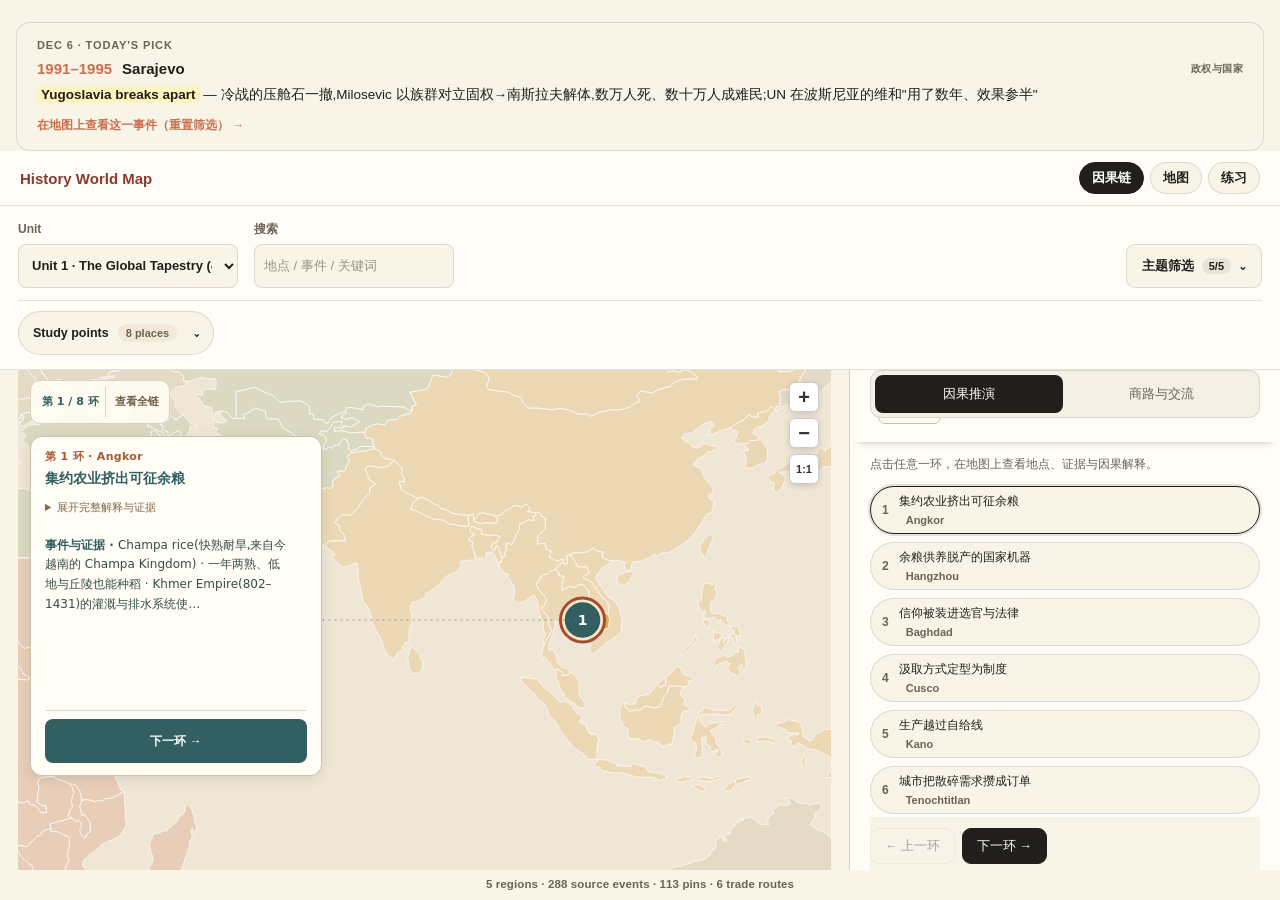
==== commit c50f5bbb: "Fix English content qualifications, chain alignment and practice exit" ====
--- a/index.html
+++ b/index.html
@@ -699,6 +699,8 @@
   .back-link { left: 12px; }
 }
 
+/* English labels stay inside the existing label column. */
+html[lang=en] .home-events .rt-pick-lb{min-width:0;overflow-wrap:break-word}
 </style>
 <link rel="stylesheet" href="assets/map-ui.css">
 <link rel="stylesheet" href="assets/apwh-unit-overview.css">
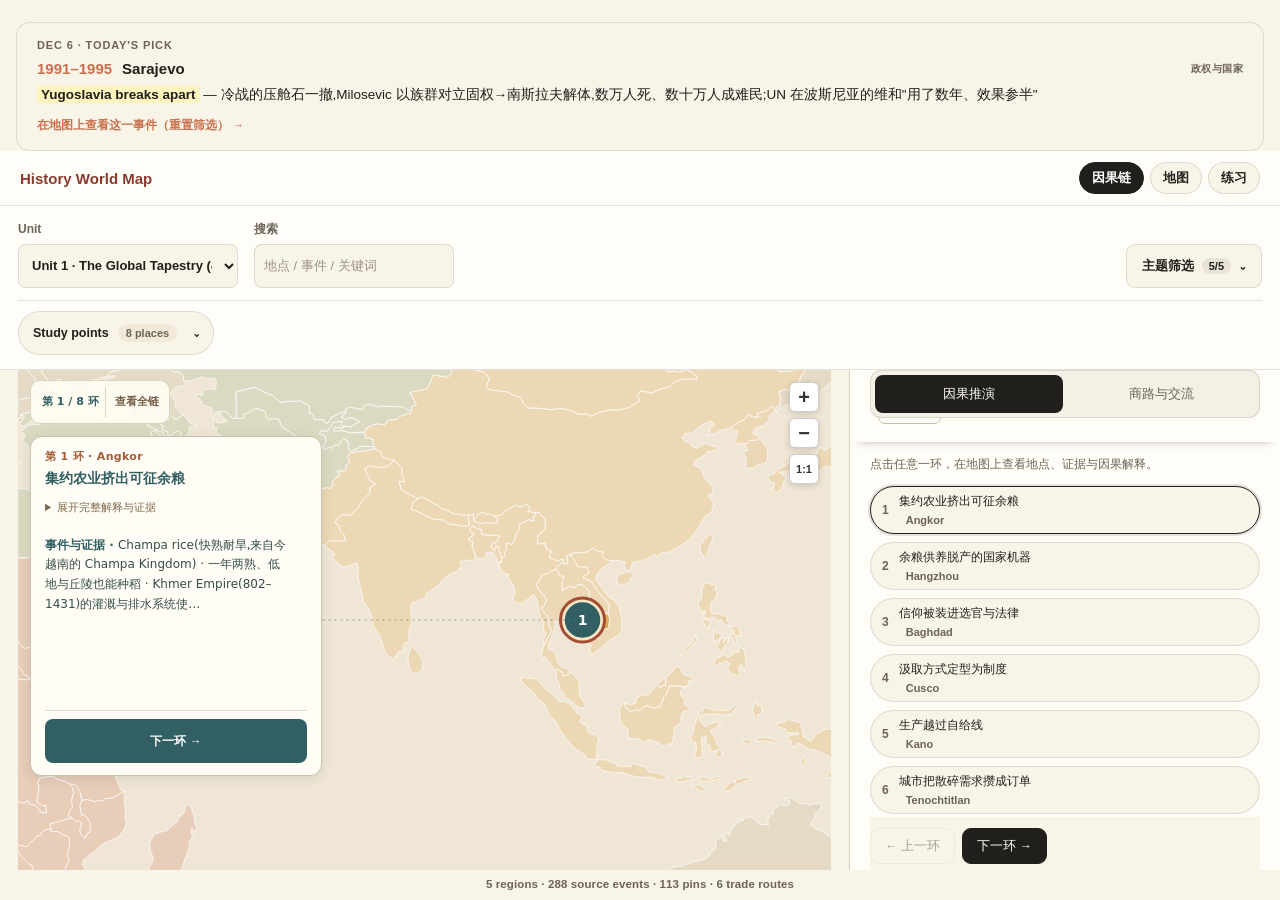
==== commit b4c0bac2: "Fix causal reader position and unify English interface copy" ====
--- a/index.html
+++ b/index.html
@@ -852,7 +852,7 @@
         </div>
         <div class="map-events-split">
           <div class="home-map-wrap" id="home-map-embed">
-            <iframe id="worldMapFrame" class="subject-map-frame active" src="world-map.html?v=20261101-u1-images-trade-v1" title="Interactive world history map" loading="eager" aria-hidden="false"></iframe>
+            <iframe id="worldMapFrame" class="subject-map-frame active" src="world-map.html?v=20261109-en-ui-copy-v2" title="Interactive world history map" loading="eager" aria-hidden="false"></iframe>
             <div class="map-overlay map-skeleton" id="mapSkeleton">
               <div class="sk-label" id="skLabel">正在加载地图…</div>
               <div class="sk-bar"></div>
@@ -1647,7 +1647,7 @@
   todayPick.addEventListener('keydown',e=>{if(e.key==='Enter'||e.key===' '){e.preventDefault();todayPick.click();}});
 
 })();
-</script><script type="module" src="module-bridge.mjs?v=20261029-favorites"></script><script src="assets/apwh-u1-integration.js?v=20261101-u1-images-trade-v1"></script><script src="assets/apwh-u2-visual/model.js?v=20261101-u1-images-trade-v1"></script><script src="assets/apwh-u2-visual/reader.js?v=20261101-u1-images-trade-v1"></script><script>
+</script><script type="module" src="module-bridge.mjs?v=20261029-favorites"></script><script src="assets/apwh-u1-integration.js?v=20261109-en-ui-copy-v2"></script><script src="assets/apwh-u2-visual/model.js?v=20261109-en-ui-copy-v2"></script><script src="assets/apwh-u2-visual/reader.js?v=20261109-en-ui-copy-v2"></script><script>
 document.getElementById('home-events').addEventListener('click', event => {
   if (!event.target.closest('[data-preview-directory]')) return;
   const directory = document.getElementById('hostStudyDirectory');
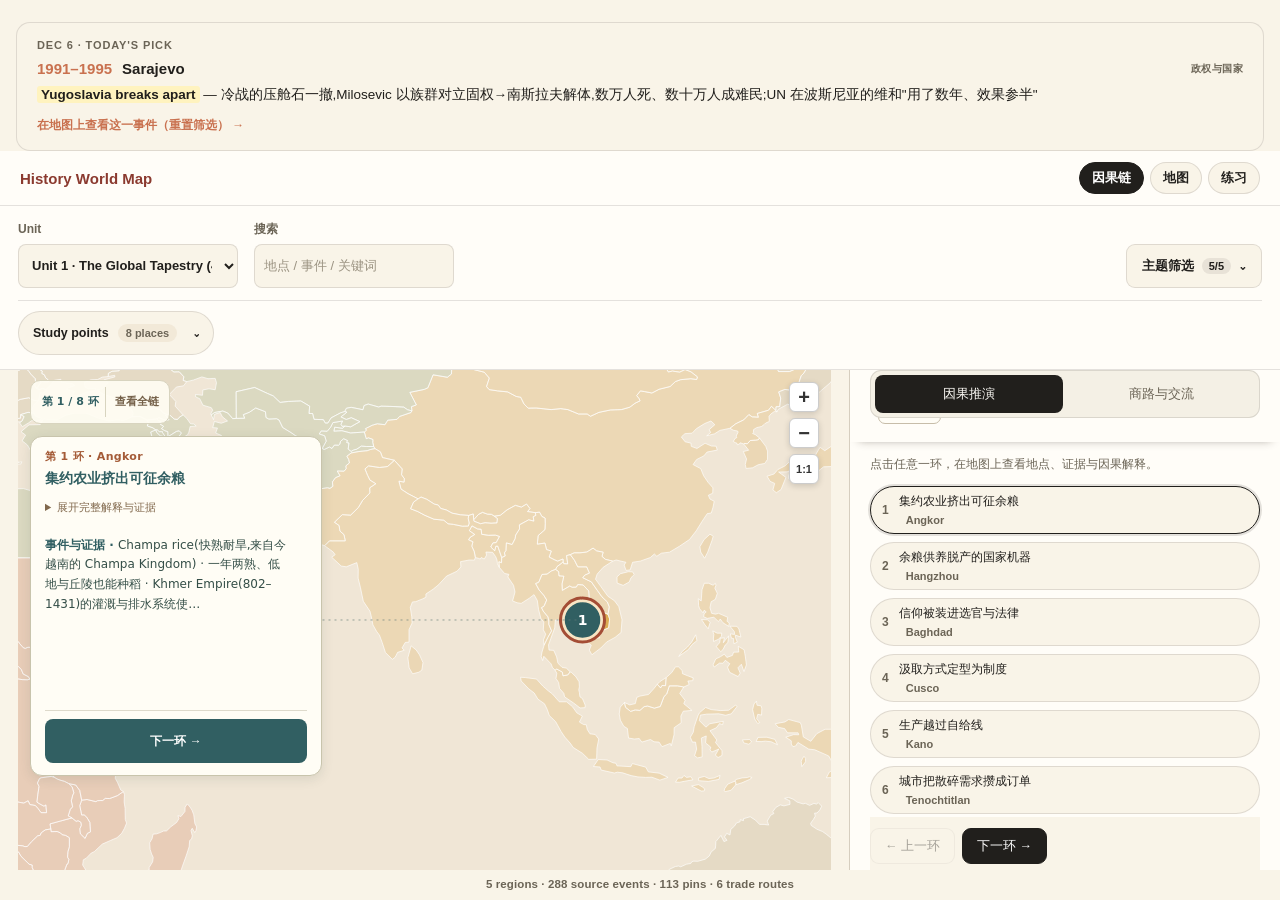
==== commit c8ec01e0: "Fix mobile comparison popup close control overlap" ====
--- a/index.html
+++ b/index.html
@@ -1647,7 +1647,7 @@
   todayPick.addEventListener('keydown',e=>{if(e.key==='Enter'||e.key===' '){e.preventDefault();todayPick.click();}});
 
 })();
-</script><script type="module" src="module-bridge.mjs?v=20261029-favorites"></script><script src="assets/apwh-u1-integration.js?v=20261109-en-ui-copy-v2"></script><script src="assets/apwh-u2-visual/model.js?v=20261109-en-ui-copy-v2"></script><script src="assets/apwh-u2-visual/reader.js?v=20261109-en-ui-copy-v2"></script><script>
+</script><script type="module" src="module-bridge.mjs?v=20261029-favorites"></script><script src="assets/apwh-u1-integration.js?v=20261109-en-mobile-v1"></script><script src="assets/apwh-u2-visual/model.js?v=20261109-en-ui-copy-v2"></script><script src="assets/apwh-u2-visual/reader.js?v=20261109-en-ui-copy-v2"></script><script>
 document.getElementById('home-events').addEventListener('click', event => {
   if (!event.target.closest('[data-preview-directory]')) return;
   const directory = document.getElementById('hostStudyDirectory');
